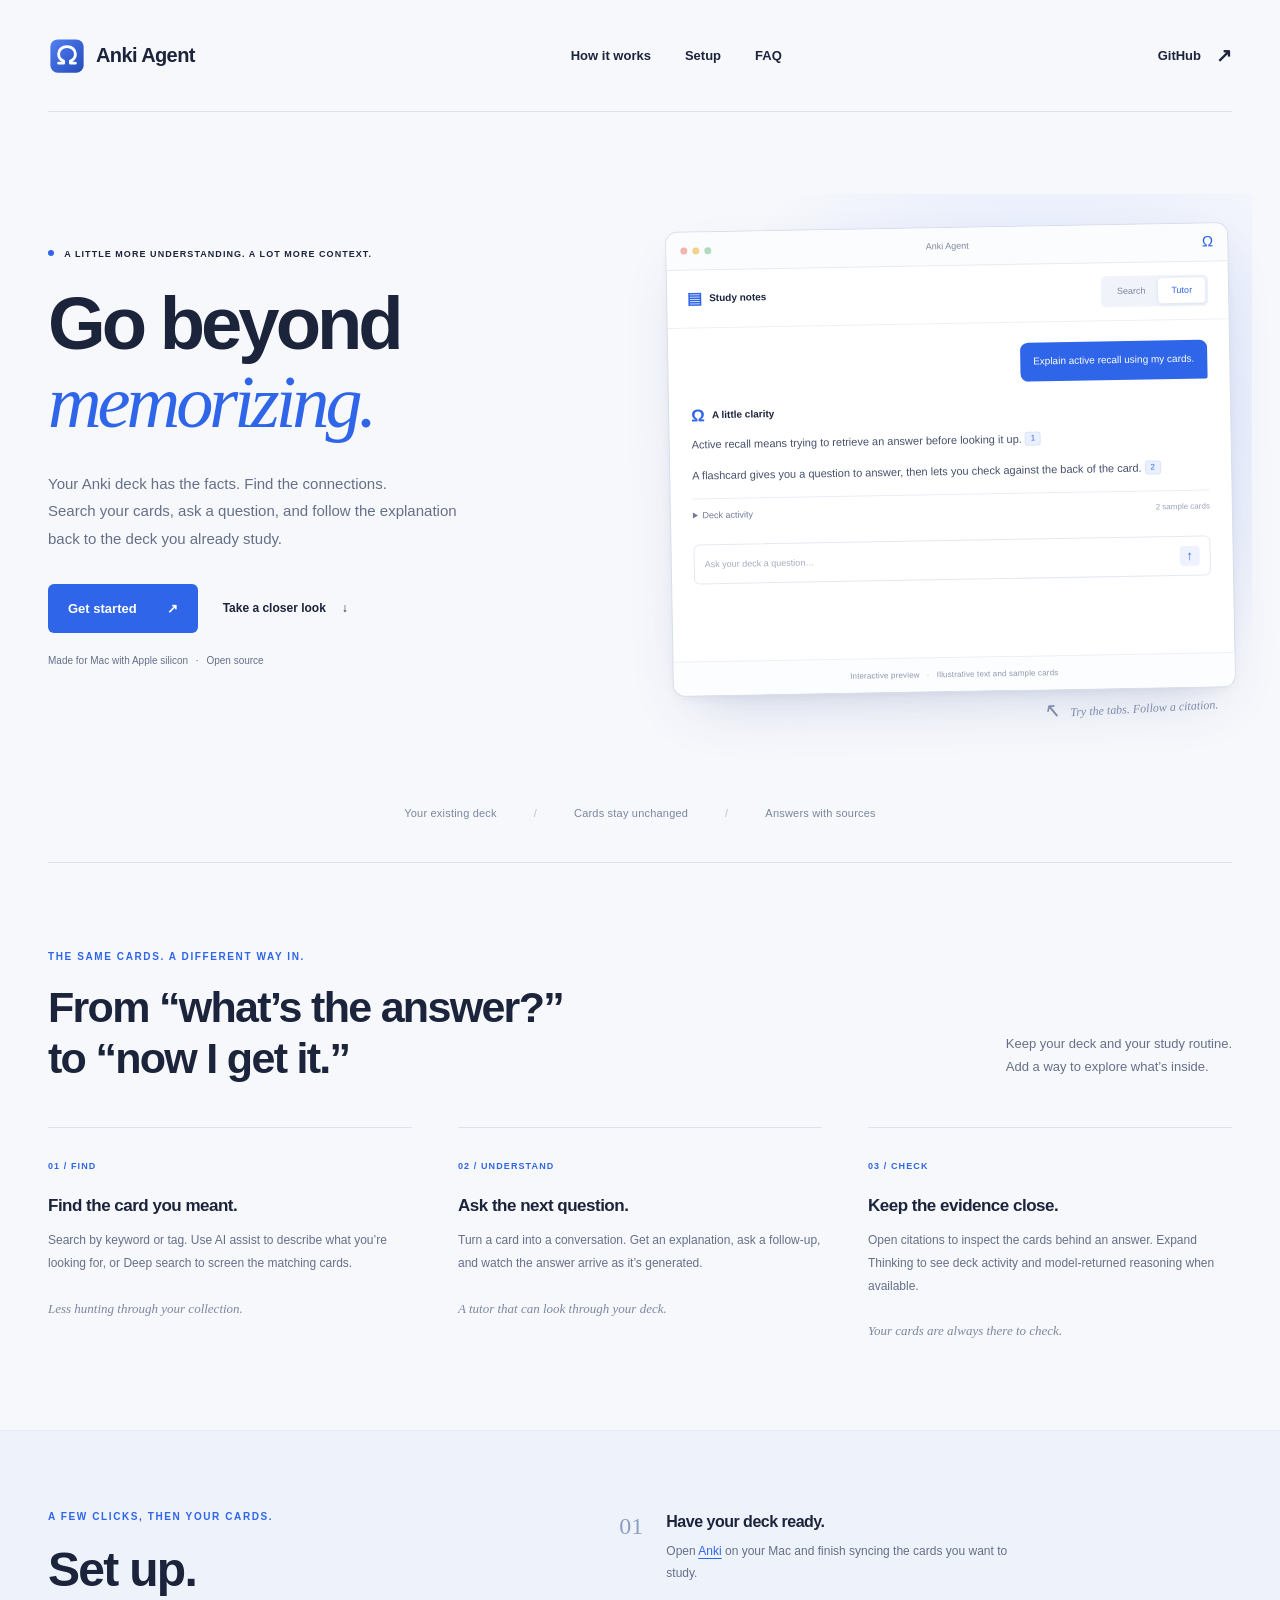
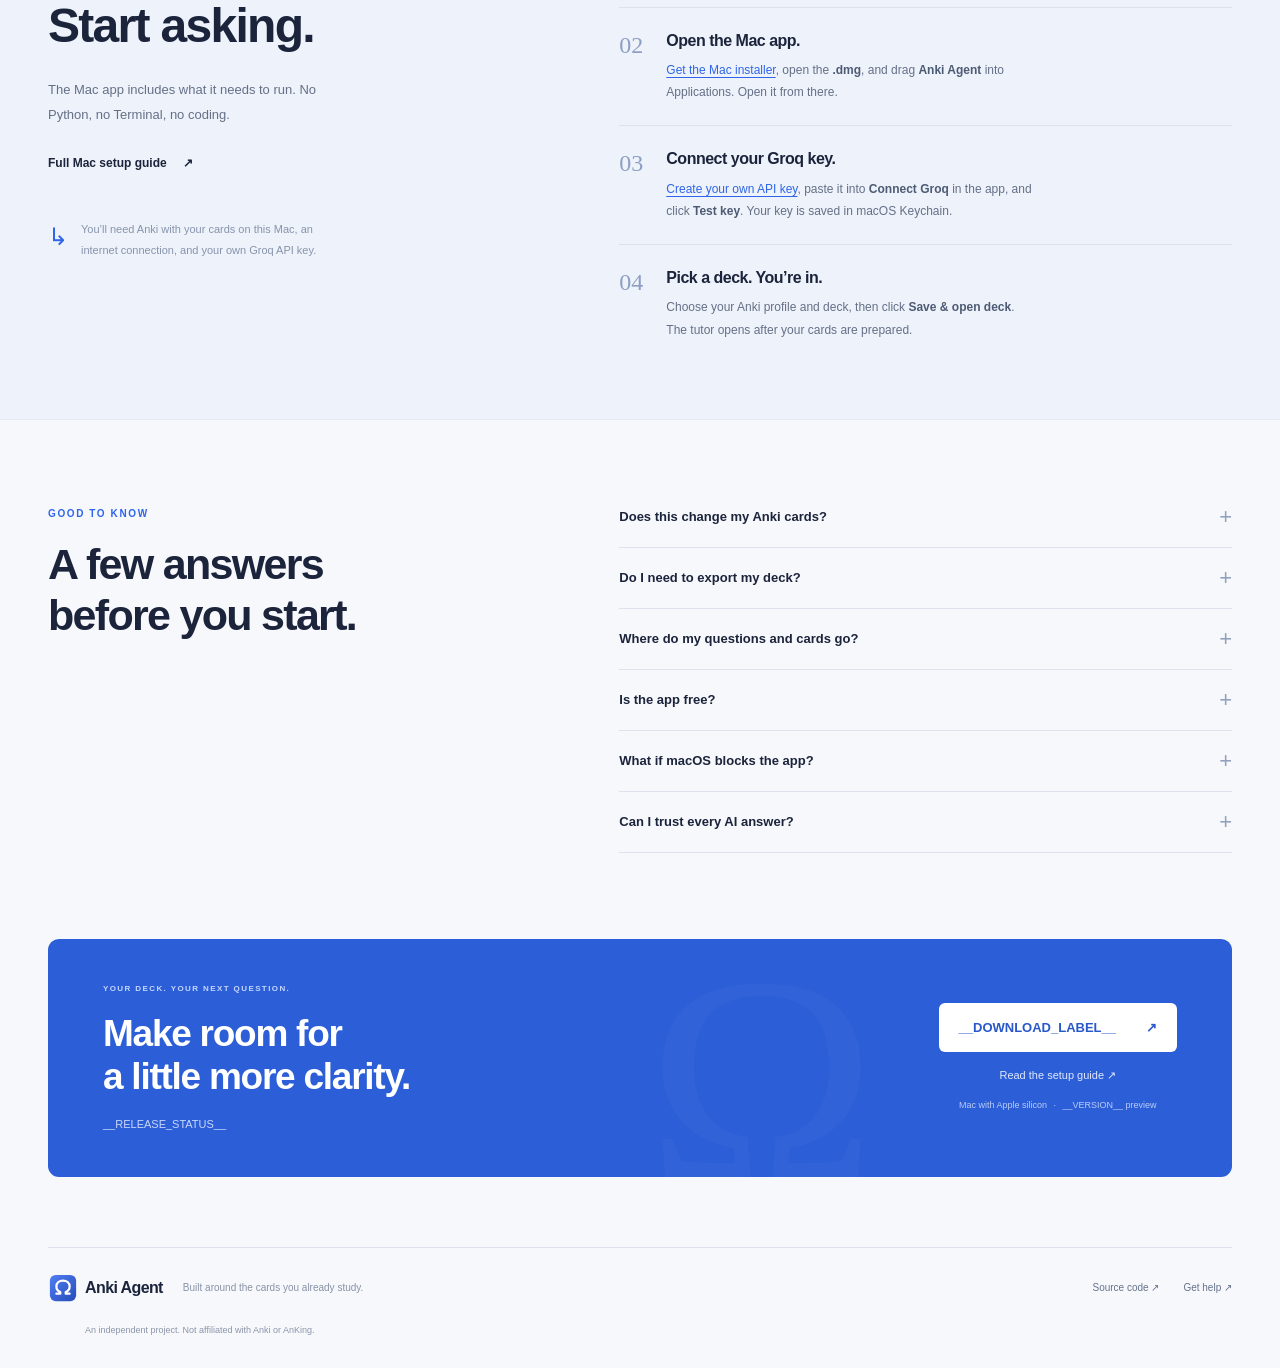
==== site/public/index.html @ abe881c8 "Add GitHub Pages website with interactive app preview" ====
<!doctype html>
<html lang="en">
<head>
  <meta charset="utf-8">
  <meta name="viewport" content="width=device-width, initial-scale=1">
  <meta name="description" content="Search your Anki cards, ask better questions, and follow explanations back to your own deck. Meet Anki Agent for Mac.">
  <meta name="theme-color" content="#f7f8fc">
  <meta property="og:title" content="Anki Agent — Go beyond memorizing.">
  <meta property="og:description" content="A tutor and a better search for the Anki deck you already study.">
  <meta property="og:type" content="website">
  <title>Anki Agent — Go beyond memorizing.</title>
  <link rel="icon" type="image/svg+xml" href="icon.svg">
  <link rel="stylesheet" href="style.css">
  <script src="app.js" defer></script>
</head>
<body>
  <a class="skip-link" href="#main">Skip to content</a>
  <header class="header wrap">
    <a class="brand" href="./" aria-label="Anki Agent home"><img src="icon.svg" alt="" width="38" height="38"><span>Anki Agent</span></a>
    <nav aria-label="Main navigation"><a href="#how-it-works">How it works</a><a href="#setup">Setup</a><a href="#faq">FAQ</a></nav>
    <a class="github-link" href="https://github.com/ajy25/anki-agent">GitHub <span aria-hidden="true">↗</span></a>
  </header>

  <main id="main">
    <section class="hero wrap" aria-labelledby="hero-title">
      <div class="hero-copy">
        <div class="eyebrow"><span class="status-dot"></span> A little more understanding. A lot more context.</div>
        <h1 id="hero-title">Go beyond<br><em>memorizing.</em></h1>
        <p class="hero-description">Your Anki deck has the facts. Find the connections.<br class="desktop-break"> Search your cards, ask a question, and follow the explanation back to the deck you already study.</p>
        <div class="hero-actions"><a class="button primary" href="#setup">Get started <span aria-hidden="true">↗</span></a><a class="text-link" href="#how-it-works">Take a closer look <span aria-hidden="true">↓</span></a></div>
        <p class="hero-note">Made for Mac with Apple silicon <span aria-hidden="true">·</span> Open source</p>
      </div>

      <div class="demo-stage">
        <div class="demo-window" aria-label="Interactive Anki Agent sample">
          <div class="window-bar"><div class="window-dots" aria-hidden="true"><i></i><i></i><i></i></div><span>Anki Agent</span><span class="window-mark" aria-hidden="true">Ω</span></div>
          <div class="demo-toolbar"><div class="demo-deck"><span aria-hidden="true">▤</span> Study notes</div><div class="demo-tabs" role="tablist" aria-label="Try a sample mode"><button id="tab-search" type="button" role="tab" aria-selected="false" aria-controls="panel-search" tabindex="-1">Search</button><button id="tab-tutor" type="button" role="tab" aria-selected="true" aria-controls="panel-tutor">Tutor</button></div></div>
          <div id="panel-tutor" class="demo-panel" role="tabpanel" aria-labelledby="tab-tutor">
            <div class="sample-question">Explain active recall using my cards.</div>
            <div class="sample-answer"><div class="answer-label"><span class="mini-logo" aria-hidden="true">Ω</span> A little clarity</div>
              <p>Active recall means trying to retrieve an answer before looking it up. <button class="citation" type="button" data-card="1" aria-label="Show source card 1" aria-expanded="false" aria-controls="demo-source">1</button></p>
              <p>A flashcard gives you a question to answer, then lets you check against the back of the card. <button class="citation" type="button" data-card="2" aria-label="Show source card 2" aria-expanded="false" aria-controls="demo-source">2</button></p>
              <details class="demo-activity"><summary>Deck activity <span>2 sample cards</span></summary><p>Searched “active recall” in Study notes. Matched two example cards and linked them to this explanation.</p></details>
              <div id="demo-source" class="demo-source" hidden aria-live="polite"></div>
            </div>
            <div class="demo-prompt"><span>Ask your deck a question…</span><span class="prompt-arrow" aria-hidden="true">↑</span></div>
          </div>
          <div id="panel-search" class="demo-panel search-panel" role="tabpanel" aria-labelledby="tab-search" hidden>
            <form id="sample-search" role="search"><label class="sr-only" for="demo-query">Search the sample cards</label><input id="demo-query" type="search" value="active recall" placeholder="Search the sample cards"><button type="submit" aria-label="Search sample cards">↗</button></form>
            <p class="sample-results-label" id="sample-count" aria-live="polite">2 sample cards</p><div id="sample-results"></div>
            <p class="sample-search-note">Try “flashcard” or “recall”. This preview searches two example cards.</p>
          </div>
          <div class="demo-caption">Interactive preview <span aria-hidden="true">·</span> Illustrative text and sample cards</div>
        </div>
        <div class="demo-footnote"><span aria-hidden="true">↖</span> Try the tabs. Follow a citation.</div>
      </div>
    </section>

    <div class="trust-line wrap"><span>Your existing deck</span><span class="trust-divider" aria-hidden="true">/</span><span>Cards stay unchanged</span><span class="trust-divider" aria-hidden="true">/</span><span>Answers with sources</span></div>

    <section class="features wrap section" id="how-it-works" aria-labelledby="features-title">
      <div class="section-intro"><p class="eyebrow">THE SAME CARDS. A DIFFERENT WAY IN.</p><h2 id="features-title">From “what’s the answer?”<br>to “now I get it.”</h2><p>Keep your deck and your study routine.<br>Add a way to explore what’s inside.</p></div>
      <div class="feature-grid">
        <article><span class="feature-number">01 / FIND</span><h3>Find the card you meant.</h3><p>Search by keyword or tag. Use AI assist to describe what you’re looking for, or Deep search to screen the matching cards.</p><span class="feature-detail">Less hunting through your collection.</span></article>
        <article><span class="feature-number">02 / UNDERSTAND</span><h3>Ask the next question.</h3><p>Turn a card into a conversation. Get an explanation, ask a follow-up, and watch the answer arrive as it’s generated.</p><span class="feature-detail">A tutor that can look through your deck.</span></article>
        <article><span class="feature-number">03 / CHECK</span><h3>Keep the evidence close.</h3><p>Open citations to inspect the cards behind an answer. Expand Thinking to see deck activity and model-returned reasoning when available.</p><span class="feature-detail">Your cards are always there to check.</span></article>
      </div>
    </section>

    <section class="setup-section" id="setup" aria-labelledby="setup-title"><div class="wrap setup-grid">
      <div class="setup-intro"><p class="eyebrow">A FEW CLICKS, THEN YOUR CARDS.</p><h2 id="setup-title">Set up.<br> Start asking.</h2><p>The Mac app includes what it needs to run. No Python, no Terminal, no coding.</p><a class="text-link" href="https://github.com/ajy25/anki-agent/blob/main/docs/MAC_SETUP.md">Full Mac setup guide <span aria-hidden="true">↗</span></a><div class="setup-note"><span aria-hidden="true">↳</span><p>You’ll need Anki with your cards on this Mac, an internet connection, and your own Groq API key.</p></div></div>
      <ol class="setup-steps">
        <li><span class="step-number">01</span><div><h3>Have your deck ready.</h3><p>Open <a href="https://apps.ankiweb.net/">Anki</a> on your Mac and finish syncing the cards you want to study.</p></div></li>
        <li><span class="step-number">02</span><div><h3>Open the Mac app.</h3><p><a href="#download">Get the Mac installer</a>, open the <strong>.dmg</strong>, and drag <strong>Anki Agent</strong> into Applications. Open it from there.</p></div></li>
        <li><span class="step-number">03</span><div><h3>Connect your Groq key.</h3><p><a href="https://console.groq.com/keys">Create your own API key</a>, paste it into <strong>Connect Groq</strong> in the app, and click <strong>Test key</strong>. Your key is saved in macOS Keychain.</p></div></li>
        <li><span class="step-number">04</span><div><h3>Pick a deck. You’re in.</h3><p>Choose your Anki profile and deck, then click <strong>Save &amp; open deck</strong>. The tutor opens after your cards are prepared.</p></div></li>
      </ol>
    </div></section>

    <section class="faq-section wrap section" id="faq" aria-labelledby="faq-title"><div><p class="eyebrow">GOOD TO KNOW</p><h2 id="faq-title">A few answers<br> before you start.</h2></div><div class="faq-list">
      <details><summary>Does this change my Anki cards?<span aria-hidden="true">+</span></summary><p>No. Anki Agent reads your collection to build a search index. It does not edit your cards or sync your Anki account.</p></details>
      <details><summary>Do I need to export my deck?<span aria-hidden="true">+</span></summary><p>No. The app looks for Anki profiles already on your Mac. Choose a profile and deck from the setup screen. If a profile is missing, use Browse to select its collection.anki2 file. The <a href="https://github.com/ajy25/anki-agent/blob/main/docs/MAC_SETUP.md#if-your-profile-does-not-appear">setup guide</a> shows where to find it.</p></details>
      <details><summary>Where do my questions and cards go?<span aria-hidden="true">+</span></summary><p>Your collection and search index stay on your Mac. The tutor and AI search send your questions and relevant card text to Groq. Your API key is stored in macOS Keychain. AI features require an internet connection.</p></details>
      <details><summary>Is the app free?<span aria-hidden="true">+</span></summary><p>Anki Agent is open source under the <a href="https://github.com/ajy25/anki-agent/blob/main/LICENSE">MIT license</a>. You bring your own Groq account and key; AI usage follows that account’s limits and billing settings.</p></details>
      <details><summary>What if macOS blocks the app?<span aria-hidden="true">+</span></summary><p>Preview builds are not notarized by Apple. If macOS cannot verify the developer and you trust the download, the <a href="https://github.com/ajy25/anki-agent/blob/main/docs/MAC_SETUP.md#if-macos-blocks-the-first-open">first-open guide</a> explains the per-app Open Anyway step. You do not need to turn off your Mac’s security protections.</p></details>
      <details><summary>Can I trust every AI answer?<span aria-hidden="true">+</span></summary><p>AI can make mistakes. Use the linked cards to check an explanation, and compare it with your study materials.</p></details>
    </div></section>

    <section class="download-section wrap" id="download" aria-labelledby="download-title"><div class="download-card"><div><p class="eyebrow">YOUR DECK. YOUR NEXT QUESTION.</p><h2 id="download-title">Make room for<br>a little more clarity.</h2><p id="release-status">__RELEASE_STATUS__</p></div><div class="download-actions"><a class="button white" href="__DOWNLOAD_URL__">__DOWNLOAD_LABEL__ <span aria-hidden="true">↗</span></a><a href="https://github.com/ajy25/anki-agent/blob/main/docs/MAC_SETUP.md">Read the setup guide <span aria-hidden="true">↗</span></a><small>Mac with Apple silicon <span aria-hidden="true">·</span> __VERSION__ preview</small></div></div></section>
  </main>

  <footer class="footer wrap"><a class="brand" href="./"><img src="icon.svg" alt="" width="30" height="30"><span>Anki Agent</span></a><p>Built around the cards you already study.</p><div><a href="https://github.com/ajy25/anki-agent">Source code ↗</a><a href="https://github.com/ajy25/anki-agent/issues">Get help ↗</a></div><small>An independent project. Not affiliated with Anki or AnKing.</small></footer>
</body>
</html>
---- site/public/style.css ----
:root {
  --ink:#1b243b;
  --muted:#657087;
  --blue:#2f65e8;
  --paper:#f7f8fc;
  --line:#dde2ec;
  --serif:Georgia,'Times New Roman',serif;
  --sans:-apple-system,BlinkMacSystemFont,'Segoe UI',sans-serif
}

* {
  box-sizing:border-box
}

html {
  scroll-behavior:smooth;
  scroll-padding-top:32px
}

body {
  margin:0;
  background:var(--paper);
  color:var(--ink);
  font-family:var(--sans);
  -webkit-font-smoothing:antialiased;
  line-height:1.65
}

a {
  color:inherit
}

button,input {
  font:inherit
}

button,a {
  -webkit-tap-highlight-color:transparent
}

button {
  cursor:pointer
}

button:focus-visible,a:focus-visible,input:focus-visible,summary:focus-visible {
  outline:3px solid #91afff;
  outline-offset:5px
}

.wrap {
  width:min(1200px,calc(100% - 96px));
  margin-inline:auto
}

.header {
  height:112px;
  display:flex;
  align-items:center;
  justify-content:space-between;
  border-bottom:1px solid var(--line)
}

.brand {
  display:inline-flex;
  align-items:center;
  gap:10px;
  text-decoration:none;
  font-size:20px;
  letter-spacing:-.6px;
  font-weight:700
}

.brand img {
  display:block
}

.header nav {
  display:flex;
  gap:34px;
  font-size:13px;
  font-weight:550
}

.header nav a,.github-link {
  text-decoration:none
}

.header nav a:hover,.github-link:hover {
  color:var(--blue)
}

.github-link {
  font-size:13px;
  font-weight:650;
  display:flex;
  gap:15px;
  align-items:center
}

.github-link span {
  font-size:19px
}

.eyebrow {
  font-size:10px;
  font-weight:700;
  letter-spacing:1.6px;
  line-height:1.6;
  text-transform:uppercase
}

.status-dot {
  display:inline-block;
  width:6px;
  height:6px;
  border-radius:50%;
  background:var(--blue);
  margin-right:7px;
  vertical-align:1px
}

.hero {
  display:grid;
  grid-template-columns:1fr 1fr;
  gap:34px;
  align-items:center;
  padding-block:90px 58px
}

.hero-copy>.eyebrow {
  letter-spacing:1.05px;
  font-size:9px
}

h1,h2,h3,p {
  margin-top:0
}

h1 {
  font-size:clamp(54px,5.8vw,82px);
  font-weight:580;
  letter-spacing:-4px;
  line-height:1.055;
  margin-block:24px 28px
}

h1 em {
  font-family:var(--serif);
  font-weight:400;
  color:var(--blue);
  letter-spacing:-4px
}

.hero-description {
  font-size:15px;
  line-height:1.85;
  color:var(--muted);
  max-width:420px;
  margin-bottom:31px
}

.hero-actions {
  display:flex;
  align-items:center;
  gap:25px
}

.button {
  display:inline-flex;
  justify-content:center;
  align-items:center;
  gap:30px;
  min-height:49px;
  padding:12px 20px;
  border-radius:6px;
  text-decoration:none;
  font-size:13px;
  font-weight:600;
  transition:background .15s,transform .15s
}

.button:hover {
  transform:translateY(-2px)
}

.primary {
  background:var(--blue);
  color:white
}

.primary:hover {
  background:#2457d0
}

.text-link {
  display:inline-flex;
  gap:16px;
  align-items:center;
  text-decoration:none;
  font-size:12px;
  font-weight:600
}

.text-link:hover {
  color:var(--blue)
}

.hero-note {
  font-size:10px;
  color:var(--muted);
  margin:20px 0 0
}

.hero-note span {
  margin:0 5px
}

.demo-stage {
  position:relative;
  padding:25px 0 22px 12px
}

.demo-stage:before {
  content:"";
  position:absolute;
  inset:-8px -20px 18px 7%;
  background:radial-gradient(ellipse at 62% 42%,#dfe8ff 0%,#edf1fc 53%,transparent 73%);
  z-index:-1
}

.demo-window {
  background:white;
  border:1px solid #d7deeb;
  border-radius:12px;
  overflow:hidden;
  box-shadow:0 24px 60px -24px #2a488b40,0 5px 14px -7px #2332511c;
  transform:rotate(-1deg)
}

.window-bar {
  height:38px;
  display:flex;
  justify-content:space-between;
  align-items:center;
  padding:0 14px;
  border-bottom:1px solid #e8ebf2;
  font-size:9px;
  color:#7c879d;
  background:#fbfcfe
}

.window-dots {
  display:flex;
  gap:5px
}

.window-dots i {
  width:7px;
  height:7px;
  border-radius:50%;
  background:#e1e5ee
}

.window-dots i:first-child {
  background:#f4b4b0
}

.window-dots i:nth-child(2) {
  background:#f1d28c
}

.window-dots i:last-child {
  background:#b5d9bc
}

.window-mark {
  font-size:15px;
  color:var(--blue);
  width:30px;
  text-align:right
}

.demo-toolbar {
  height:58px;
  display:flex;
  align-items:center;
  justify-content:space-between;
  padding:0 20px;
  border-bottom:1px solid #edf0f6;
  gap:12px
}

.demo-deck {
  font-size:10px;
  font-weight:600;
  display:flex;
  align-items:center;
  gap:7px
}

.demo-deck>span {
  color:var(--blue);
  font-size:16px
}

.demo-tabs {
  padding:3px;
  background:#f0f3fa;
  border-radius:5px;
  display:flex
}

.demo-tabs button {
  font-size:9px;
  padding:5px 13px;
  border:0;
  background:transparent;
  color:#7c879c;
  border-radius:4px
}

.demo-tabs button[aria-selected=true] {
  background:white;
  color:var(--blue);
  box-shadow:0 1px 4px #23325118
}

.demo-panel {
  padding:20px 22px 16px;
  min-height:333px
}

.sample-question {
  margin-left:auto;
  max-width:88%;
  width:fit-content;
  background:var(--blue);
  color:white;
  border-radius:8px 8px 2px 8px;
  padding:11px 13px;
  font-size:10px
}

.sample-answer {
  padding:20px 0 0
}

.answer-label {
  display:flex;
  align-items:center;
  gap:7px;
  font-size:10px;
  font-weight:650;
  margin-bottom:10px
}

.mini-logo {
  color:var(--blue);
  font-size:17px;
  line-height:1
}

.sample-answer>p {
  font-size:11px;
  line-height:1.9;
  color:#46516a;
  margin-bottom:11px
}

.citation {
  font-size:8px;
  line-height:1.5;
  min-width:16px;
  padding:0 3px;
  vertical-align:2px;
  background:#eaf0ff;
  color:var(--blue);
  border:1px solid #dbe5ff;
  border-radius:3px
}

.citation:hover,.citation[aria-expanded=true] {
  background:var(--blue);
  color:white
}

.demo-activity {
  margin-top:12px;
  border-top:1px solid #e9edf5;
  padding-top:9px;
  font-size:9px;
  color:#6e7c96
}

.demo-activity summary {
  cursor:pointer;
  list-style-position:inside
}

.demo-activity summary span {
  float:right;
  font-size:8px;
  color:#9aa5b9
}

.demo-activity p {
  margin:9px 0 0;
  line-height:1.75
}

.demo-source {
  margin-top:12px;
  padding:12px;
  background:#f4f7ff;
  border:1px solid #e3eaff;
  border-radius:5px;
  font-size:10px;
  color:#56627c
}

.demo-source strong {
  display:block;
  font-size:9px;
  color:var(--blue);
  margin-bottom:4px
}

.demo-source p {
  margin:0
}

.demo-prompt {
  margin-top:21px;
  display:flex;
  align-items:center;
  justify-content:space-between;
  border:1px solid #e4e9f1;
  border-radius:6px;
  padding:9px 10px;
  color:#a4adbe;
  font-size:9px
}

.prompt-arrow {
  width:20px;
  height:20px;
  border-radius:4px;
  text-align:center;
  line-height:20px;
  background:#edf2fe;
  color:var(--blue);
  font-size:13px
}

.demo-caption {
  text-align:center;
  color:#8d98ac;
  font-size:8px;
  letter-spacing:.15px;
  padding:10px;
  border-top:1px solid #edf0f6;
  background:#fcfdff
}

.demo-caption span {
  padding:0 5px
}

.demo-footnote {
  position:absolute;
  bottom:-9px;
  right:14px;
  font-family:var(--serif);
  font-style:italic;
  font-size:12px;
  color:#7f8daa;
  transform:rotate(-3deg)
}

.demo-footnote>span {
  display:inline-block;
  font-family:var(--sans);
  font-size:21px;
  margin-right:6px
}

.search-panel form {
  display:flex;
  border:1px solid #dbe3f1;
  border-radius:6px;
  overflow:hidden
}

.search-panel input {
  min-width:0;
  flex:1;
  border:0;
  font-size:11px;
  padding:9px 11px;
  color:var(--ink);
  background:white
}

.search-panel form button {
  border:0;
  background:#ecf1ff;
  color:var(--blue);
  padding:0 13px
}

.sample-results-label {
  font-size:9px;
  color:#8a95aa;
  margin:16px 0 9px
}

.sample-card {
  padding:13px 0;
  border-top:1px solid #e9edf5
}

.sample-card small {
  display:block;
  font-size:8px;
  color:var(--blue);
  letter-spacing:.6px;
  margin-bottom:5px
}

.sample-card h4 {
  font-size:11px;
  line-height:1.6;
  font-weight:600;
  margin:0 0 5px
}

.sample-card p {
  font-size:10px;
  color:var(--muted);
  line-height:1.8;
  margin:0
}

.sample-search-note {
  font-size:9px;
  color:#8a95aa;
  margin-top:18px
}

.trust-line {
  display:flex;
  justify-content:center;
  gap:37px;
  font-size:11px;
  letter-spacing:.2px;
  color:#7a869d;
  border-bottom:1px solid var(--line);
  padding-block:32px 40px
}

.trust-divider {
  color:#b8c1d2
}

.section {
  padding-block:86px
}

.section-intro {
  position:relative
}

.section-intro>p:last-child {
  position:absolute;
  right:0;
  bottom:5px;
  color:var(--muted);
  font-size:13px;
  line-height:1.8;
  margin:0
}

.section-intro>.eyebrow,.setup-intro>.eyebrow,.faq-section .eyebrow {
  color:var(--blue);
  margin-bottom:17px
}

h2 {
  font-size:clamp(32px,3.4vw,43px);
  line-height:1.18;
  font-weight:550;
  letter-spacing:-1.7px;
  margin-bottom:26px
}

.feature-grid {
  display:grid;
  grid-template-columns:repeat(3,1fr);
  gap:46px;
  margin-top:43px
}

.feature-grid article {
  border-top:1px solid var(--line);
  padding-top:23px
}

.feature-number {
  font-size:9px;
  font-weight:650;
  letter-spacing:1.1px;
  color:var(--blue)
}

h3 {
  font-size:17px;
  letter-spacing:-.5px;
  font-weight:600;
  line-height:1.4;
  margin:17px 0 11px
}

.feature-grid p {
  font-size:12px;
  line-height:1.9;
  color:var(--muted);
  margin-bottom:20px
}

.feature-detail {
  font-family:var(--serif);
  font-style:italic;
  font-size:13px;
  color:#7c879e
}

.setup-section {
  padding:78px 0;
  background:#eef2fa;
  border-top:1px solid #e5eaf4;
  border-bottom:1px solid #e5eaf4
}

.setup-grid {
  display:grid;
  grid-template-columns:1fr 1.3fr;
  gap:100px
}

.setup-intro>p:not(.eyebrow) {
  max-width:280px;
  font-size:13px;
  color:var(--muted);
  line-height:1.9;
  margin-bottom:22px
}

.setup-intro h2 {
  font-size:48px;
  margin-bottom:23px
}

.setup-note {
  display:flex;
  gap:13px;
  margin-top:43px;
  max-width:280px;
  color:#8794ac
}

.setup-note>span {
  color:var(--blue);
  font-size:24px;
  line-height:1.5
}

.setup-note p {
  font-size:11px;
  line-height:1.9;
  margin:0
}

.setup-steps {
  list-style:none;
  padding:0;
  margin:0
}

.setup-steps li {
  display:flex;
  gap:23px;
  border-bottom:1px solid #dce3ef;
  padding:22px 0
}

.setup-steps li:first-child {
  padding-top:2px
}

.setup-steps li:last-child {
  border:0;
  padding-bottom:0
}

.step-number {
  font-family:var(--serif);
  color:#8d9fc3;
  font-size:24px;
  line-height:1.3
}

.setup-steps h3 {
  margin:0 0 7px;
  font-size:16px
}

.setup-steps p {
  font-size:12px;
  color:var(--muted);
  line-height:1.85;
  margin:0;
  max-width:370px
}

.setup-steps a,.faq-list a {
  color:var(--blue);
  text-underline-offset:3px
}

.setup-steps strong {
  font-weight:550;
  color:#4d5b74
}

.faq-section {
  display:grid;
  grid-template-columns:1fr 1.3fr;
  gap:100px
}

.faq-list details {
  border-bottom:1px solid var(--line);
  padding:19px 0
}

.faq-list details:first-child {
  padding-top:0
}

.faq-list summary {
  display:flex;
  justify-content:space-between;
  align-items:center;
  gap:20px;
  list-style:none;
  cursor:pointer;
  font-size:13px;
  font-weight:550
}

.faq-list summary::-webkit-details-marker {
  display:none
}

.faq-list summary>span {
  font-size:22px;
  color:#91a1bd;
  font-weight:300;
  line-height:1
}

.faq-list details[open] summary>span {
  transform:rotate(45deg)
}

.faq-list details>p {
  font-size:12px;
  color:var(--muted);
  line-height:1.9;
  margin:14px 20px 0 0
}

.download-section {
  padding-bottom:70px
}

.download-card {
  display:flex;
  justify-content:space-between;
  align-items:center;
  gap:40px;
  background:#2c5ed7;
  border-radius:11px;
  padding:44px 55px;
  color:white;
  position:relative;
  overflow:hidden
}

.download-card:after {
  content:"Ω";
  position:absolute;
  right:30%;
  bottom:-63px;
  line-height:1;
  font-size:310px;
  font-family:var(--serif);
  color:#ffffff07;
  pointer-events:none
}

.download-card .eyebrow {
  font-size:8px;
  letter-spacing:1.4px;
  color:#c6d6ff;
  margin-bottom:16px
}

.download-card h2 {
  font-size:37px;
  letter-spacing:-1.25px;
  margin-bottom:16px
}

.download-card>div:first-child>p:last-child {
  font-size:11px;
  color:#c9d8fb;
  max-width:350px;
  margin-bottom:0
}

.download-actions {
  position:relative;
  z-index:1;
  display:flex;
  flex-direction:column;
  align-items:center;
  gap:14px;
  flex-shrink:0
}

.white {
  background:white;
  color:#2858ca;
  min-width:200px
}

.white:hover {
  background:#eef3ff
}

.download-actions>a:not(.button) {
  color:#e0e9ff;
  text-decoration:none;
  font-size:11px
}

.download-actions small {
  font-size:9px;
  color:#bacdf8
}

.download-actions small>span {
  margin-inline:4px
}

.footer {
  border-top:1px solid var(--line);
  padding-block:25px 30px;
  display:flex;
  align-items:center;
  gap:20px;
  flex-wrap:wrap
}

.footer .brand {
  font-size:16px;
  gap:7px
}

.footer>p {
  font-size:10px;
  color:#8792a6;
  margin:0
}

.footer>div {
  margin-left:auto;
  display:flex;
  gap:24px;
  font-size:10px;
  color:#65718a
}

.footer>div a {
  text-decoration:none
}

.footer>div a:hover {
  color:var(--blue)
}

.footer>small {
  width:100%;
  font-size:9px;
  color:#8a95a8;
  margin-left:37px
}

.skip-link {
  position:absolute;
  left:15px;
  top:-100px;
  padding:10px 15px;
  z-index:10;
  background:var(--ink);
  color:white;
  border-radius:5px
}

.skip-link:focus {
  top:15px
}

.sr-only {
  position:absolute;
  width:1px;
  height:1px;
  padding:0;
  margin:-1px;
  overflow:hidden;
  clip:rect(0,0,0,0);
  white-space:nowrap;
  border:0
}

[hidden] {
  display:none!important
}

@media(min-width:1450px) {
  .hero {
    gap:60px;
    padding-top:105px
  }
  .hero-description {
    font-size:16px
  }
  .demo-panel {
    min-height:350px
  }
  .sample-answer>p {
    font-size:12px
  }
  .sample-question {
    font-size:11px
  }
}

@media(max-width:1050px) {
  .wrap {
    width:calc(100% - 64px)
  }
  .hero {
    gap:20px;
    padding-top:65px
  }
  .hero h1 {
    font-size:60px
  }
  .hero-description {
    font-size:13px
  }
  .hero-copy>.eyebrow {
    font-size:8px;
    letter-spacing:.8px
  }
  .desktop-break {
    display:none
  }
  .hero-actions {
    gap:18px
  }
  .hero-actions .text-link {
    font-size:11px
  }
  .demo-stage {
    padding-left:0
  }
  .demo-panel {
    padding:17px;
    min-height:345px
  }
  .sample-question {
    max-width:94%
  }
  .demo-tabs button {
    padding-inline:9px
  }
  .demo-toolbar {
    padding-inline:17px
  }
  .feature-grid {
    gap:28px
  }
  .setup-grid,.faq-section {
    gap:55px
  }
  .download-card {
    padding:38px
  }
  .section-intro>p:last-child {
    font-size:12px
  }
}

@media(max-width:760px) {
  .wrap {
    width:calc(100% - 40px)
  }
  .header {
    height:83px
  }
  .header .brand {
    font-size:18px
  }
  .header nav {
    gap:18px;
    font-size:11px
  }
  .github-link {
    font-size:11px;
    gap:6px
  }
  .hero {
    grid-template-columns:1fr;
    padding-block:52px 20px;
    gap:27px
  }
  .hero h1 {
    font-size:72px;
    margin-block:20px 24px
  }
  .hero-description {
    font-size:15px;
    max-width:460px
  }
  .hero-copy>.eyebrow {
    font-size:9px
  }
  .hero-note {
    font-size:10px
  }
  .hero-actions .text-link {
    font-size:12px
  }
  .demo-stage {
    width:min(100%,490px);
    justify-self:center;
    padding-bottom:35px
  }
  .demo-stage:before {
    inset:0 -10px 20px 0
  }
  .demo-window {
    transform:rotate(-.7deg)
  }
  .demo-panel {
    min-height:330px;
    padding:22px
  }
  .sample-question {
    font-size:11px
  }
  .sample-answer>p {
    font-size:12px
  }
  .demo-footnote {
    bottom:3px
  }
  .trust-line {
    gap:17px;
    font-size:9px;
    padding-block:20px 32px
  }
  .section {
    padding-block:57px
  }
  .section-intro>p:last-child {
    position:static;
    margin-top:-8px
  }
  .section-intro>p:last-child br {
    display:none
  }
  h2 {
    font-size:35px
  }
  .feature-grid {
    grid-template-columns:1fr;
    gap:30px;
    margin-top:30px
  }
  .feature-grid article {
    padding-top:18px
  }
  .feature-grid h3 {
    font-size:20px;
    margin-block:12px 9px
  }
  .feature-grid p {
    font-size:14px;
    max-width:480px;
    margin-bottom:10px
  }
  .feature-detail {
    font-size:14px
  }
  .setup-section {
    padding-block:53px
  }
  .setup-grid,.faq-section {
    grid-template-columns:1fr;
    gap:32px
  }
  .setup-intro h2 {
    font-size:40px
  }
  .setup-intro h2 br {
    display:none
  }
  .setup-intro>p:not(.eyebrow) {
    max-width:400px;
    font-size:14px
  }
  .setup-note {
    margin-top:25px;
    max-width:370px
  }
  .setup-note p {
    font-size:12px
  }
  .setup-steps li {
    gap:20px;
    padding-block:21px
  }
  .setup-steps p {
    font-size:13px;
    max-width:none
  }
  .setup-steps h3 {
    font-size:17px
  }
  .faq-section {
    gap:20px
  }
  .faq-section h2 br {
    display:none
  }
  .faq-list summary {
    font-size:14px
  }
  .faq-list details>p {
    font-size:13px
  }
  .download-section {
    padding-bottom:48px
  }
  .download-card {
    padding:33px 28px;
    flex-direction:column;
    align-items:flex-start;
    gap:27px
  }
  .download-card h2 {
    font-size:36px
  }
  .download-card .eyebrow {
    font-size:8px
  }
  .download-actions {
    align-items:flex-start;
    gap:13px
  }
  .download-actions small {
    font-size:10px
  }
  .download-card>div:first-child>p:last-child {
    font-size:12px
  }
  .download-card:after {
    right:-35px
  }
  .footer {
    gap:12px
  }
  .footer>p {
    width:calc(100% - 165px);
    font-size:9px
  }
  .footer>div {
    margin-left:37px;
    gap:23px
  }
  .footer>small {
    font-size:9px
  }
}

@media(max-width:470px) {
  .header nav {
    display:none
  }
  .hero h1 {
    font-size:65px;
    letter-spacing:-3.5px
  }
  .hero h1 em {
    letter-spacing:-3.5px
  }
  .hero-copy>.eyebrow {
    font-size:8px
  }
  .hero-description {
    font-size:14px
  }
  .hero-actions {
    gap:21px
  }
  .hero-actions .text-link {
    font-size:11px
  }
  .button {
    padding-inline:17px;
    gap:27px
  }
  .demo-toolbar {
    padding-inline:16px
  }
  .demo-panel {
    padding:18px 16px
  }
  .demo-deck {
    font-size:10px
  }
  .sample-question {
    font-size:10px
  }
  .sample-answer>p {
    font-size:11px
  }
  .demo-activity {
    font-size:9px
  }
  .trust-line {
    gap:11px;
    font-size:8px;
    letter-spacing:0
  }
  .section-intro h2 {
    font-size:32px
  }
  .setup-intro h2 {
    font-size:37px
  }
  .download-card {
    padding:30px 24px
  }
  .download-card h2 {
    font-size:33px
  }
  .footer>p {
    display:none
  }
  .footer>div {
    margin-left:auto;
    font-size:9px;
    gap:13px
  }
  .footer>small {
    margin-left:0
  }
}

@media(prefers-reduced-motion:reduce) {
  html {
    scroll-behavior:auto
  }
  .button {
    transition:none
  }
  .button:hover {
    transform:none
  }
}
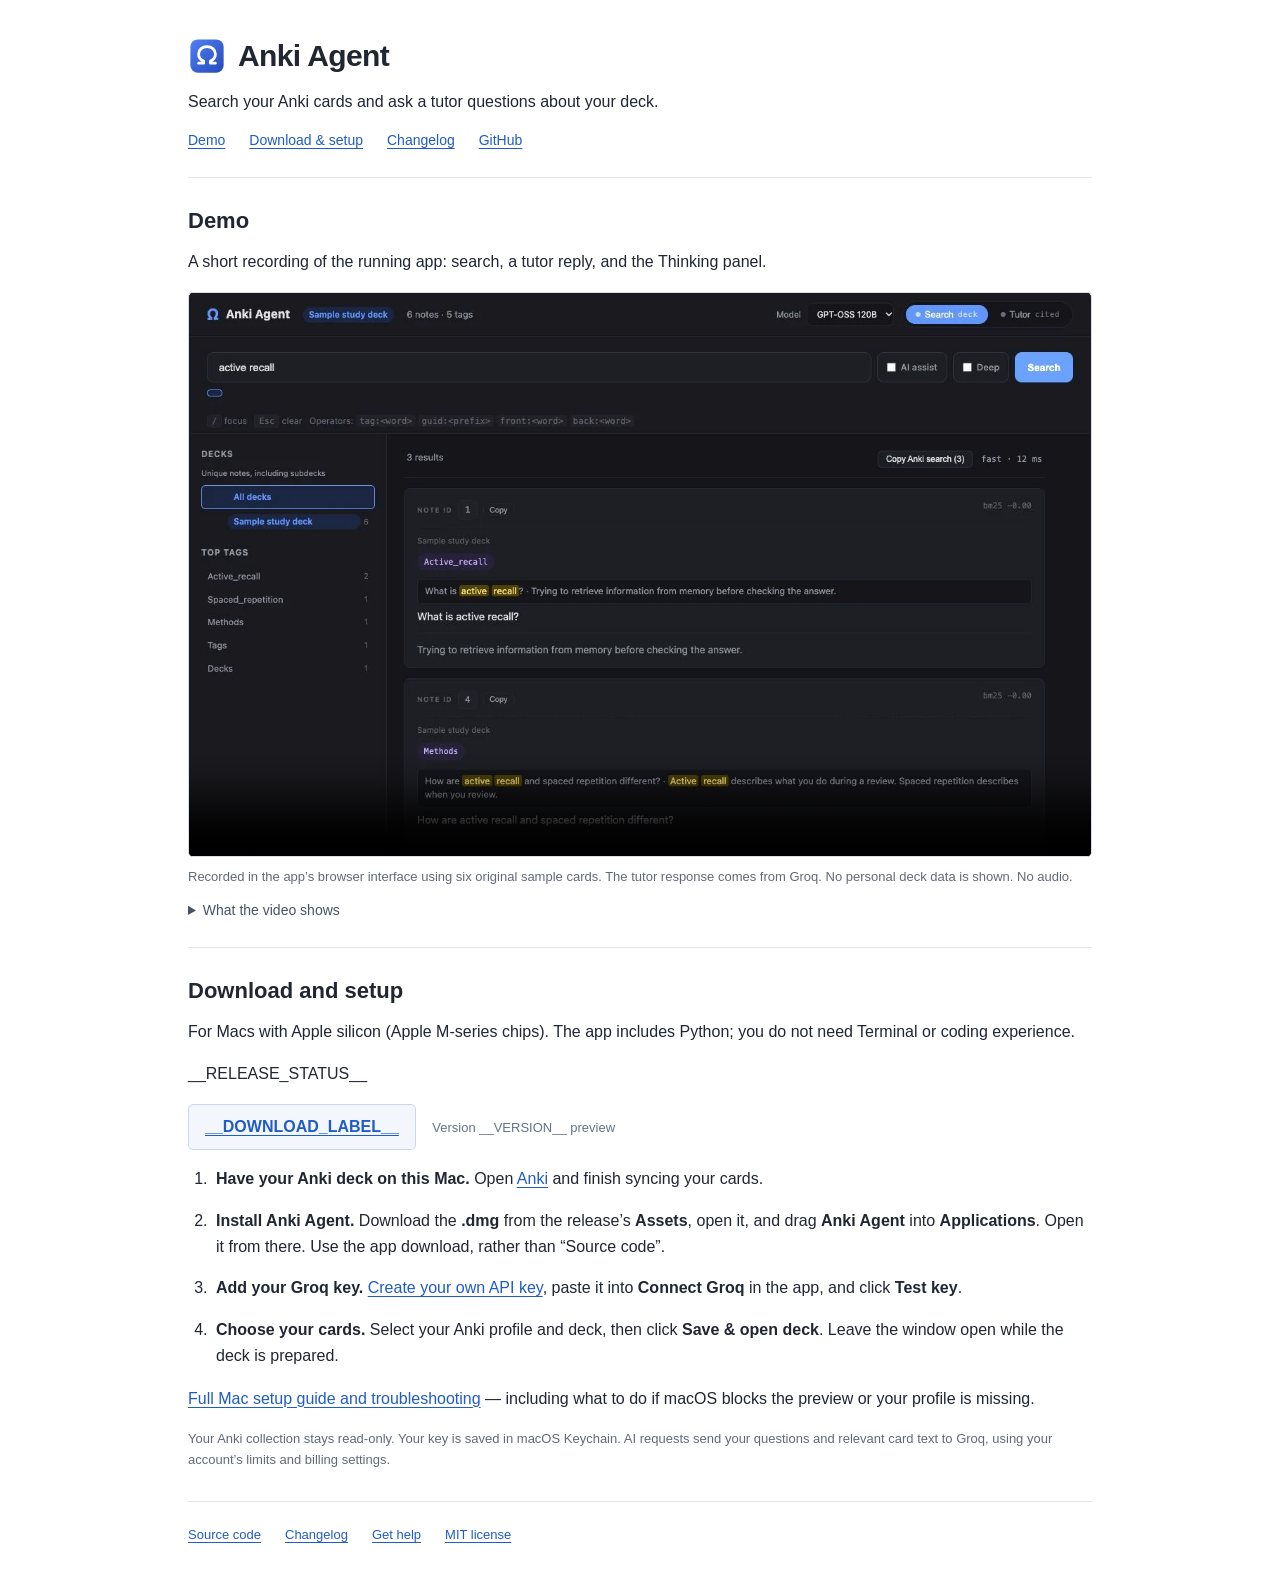
==== commit 0badb6a1: "Simplify website, record real app demo, and add changelog" ====
--- a/site/public/index.html
+++ b/site/public/index.html
@@ -3,92 +3,66 @@
 <head>
   <meta charset="utf-8">
   <meta name="viewport" content="width=device-width, initial-scale=1">
-  <meta name="description" content="Search your Anki cards, ask better questions, and follow explanations back to your own deck. Meet Anki Agent for Mac.">
-  <meta name="theme-color" content="#f7f8fc">
-  <meta property="og:title" content="Anki Agent — Go beyond memorizing.">
-  <meta property="og:description" content="A tutor and a better search for the Anki deck you already study.">
-  <meta property="og:type" content="website">
-  <title>Anki Agent — Go beyond memorizing.</title>
+  <meta name="description" content="Anki Agent for Mac: watch the app in use, download it, and follow the setup instructions.">
+  <title>Anki Agent</title>
   <link rel="icon" type="image/svg+xml" href="icon.svg">
   <link rel="stylesheet" href="style.css">
-  <script src="app.js" defer></script>
 </head>
 <body>
   <a class="skip-link" href="#main">Skip to content</a>
-  <header class="header wrap">
-    <a class="brand" href="./" aria-label="Anki Agent home"><img src="icon.svg" alt="" width="38" height="38"><span>Anki Agent</span></a>
-    <nav aria-label="Main navigation"><a href="#how-it-works">How it works</a><a href="#setup">Setup</a><a href="#faq">FAQ</a></nav>
-    <a class="github-link" href="https://github.com/ajy25/anki-agent">GitHub <span aria-hidden="true">↗</span></a>
+  <header>
+    <div class="title"><img src="icon.svg" alt="" width="38" height="38"><h1>Anki Agent</h1></div>
+    <p>Search your Anki cards and ask a tutor questions about your deck.</p>
+    <nav aria-label="Page navigation">
+      <a href="#demo">Demo</a>
+      <a href="#download">Download &amp; setup</a>
+      <a href="https://github.com/ajy25/anki-agent/blob/main/CHANGELOG.md">Changelog</a>
+      <a href="https://github.com/ajy25/anki-agent">GitHub</a>
+    </nav>
   </header>
 
   <main id="main">
-    <section class="hero wrap" aria-labelledby="hero-title">
-      <div class="hero-copy">
-        <div class="eyebrow"><span class="status-dot"></span> A little more understanding. A lot more context.</div>
-        <h1 id="hero-title">Go beyond<br><em>memorizing.</em></h1>
-        <p class="hero-description">Your Anki deck has the facts. Find the connections.<br class="desktop-break"> Search your cards, ask a question, and follow the explanation back to the deck you already study.</p>
-        <div class="hero-actions"><a class="button primary" href="#setup">Get started <span aria-hidden="true">↗</span></a><a class="text-link" href="#how-it-works">Take a closer look <span aria-hidden="true">↓</span></a></div>
-        <p class="hero-note">Made for Mac with Apple silicon <span aria-hidden="true">·</span> Open source</p>
-      </div>
-
-      <div class="demo-stage">
-        <div class="demo-window" aria-label="Interactive Anki Agent sample">
-          <div class="window-bar"><div class="window-dots" aria-hidden="true"><i></i><i></i><i></i></div><span>Anki Agent</span><span class="window-mark" aria-hidden="true">Ω</span></div>
-          <div class="demo-toolbar"><div class="demo-deck"><span aria-hidden="true">▤</span> Study notes</div><div class="demo-tabs" role="tablist" aria-label="Try a sample mode"><button id="tab-search" type="button" role="tab" aria-selected="false" aria-controls="panel-search" tabindex="-1">Search</button><button id="tab-tutor" type="button" role="tab" aria-selected="true" aria-controls="panel-tutor">Tutor</button></div></div>
-          <div id="panel-tutor" class="demo-panel" role="tabpanel" aria-labelledby="tab-tutor">
-            <div class="sample-question">Explain active recall using my cards.</div>
-            <div class="sample-answer"><div class="answer-label"><span class="mini-logo" aria-hidden="true">Ω</span> A little clarity</div>
-              <p>Active recall means trying to retrieve an answer before looking it up. <button class="citation" type="button" data-card="1" aria-label="Show source card 1" aria-expanded="false" aria-controls="demo-source">1</button></p>
-              <p>A flashcard gives you a question to answer, then lets you check against the back of the card. <button class="citation" type="button" data-card="2" aria-label="Show source card 2" aria-expanded="false" aria-controls="demo-source">2</button></p>
-              <details class="demo-activity"><summary>Deck activity <span>2 sample cards</span></summary><p>Searched “active recall” in Study notes. Matched two example cards and linked them to this explanation.</p></details>
-              <div id="demo-source" class="demo-source" hidden aria-live="polite"></div>
-            </div>
-            <div class="demo-prompt"><span>Ask your deck a question…</span><span class="prompt-arrow" aria-hidden="true">↑</span></div>
-          </div>
-          <div id="panel-search" class="demo-panel search-panel" role="tabpanel" aria-labelledby="tab-search" hidden>
-            <form id="sample-search" role="search"><label class="sr-only" for="demo-query">Search the sample cards</label><input id="demo-query" type="search" value="active recall" placeholder="Search the sample cards"><button type="submit" aria-label="Search sample cards">↗</button></form>
-            <p class="sample-results-label" id="sample-count" aria-live="polite">2 sample cards</p><div id="sample-results"></div>
-            <p class="sample-search-note">Try “flashcard” or “recall”. This preview searches two example cards.</p>
-          </div>
-          <div class="demo-caption">Interactive preview <span aria-hidden="true">·</span> Illustrative text and sample cards</div>
-        </div>
-        <div class="demo-footnote"><span aria-hidden="true">↖</span> Try the tabs. Follow a citation.</div>
-      </div>
+    <section id="demo" aria-labelledby="demo-title">
+      <h2 id="demo-title">Demo</h2>
+      <p>A short recording of the running app: search, a tutor reply, and the Thinking panel.</p>
+      <video controls playsinline preload="metadata" poster="demo-poster.webp" aria-label="Anki Agent app walkthrough">
+        <source src="demo.mp4" type="video/mp4">
+        <track kind="captions" src="demo.vtt" srclang="en" label="Walkthrough captions" default>
+        Your browser does not support embedded video. <a href="demo.mp4">Download the walkthrough</a> instead.
+      </video>
+      <p class="caption">Recorded in the app’s browser interface using six original sample cards. The tutor response comes from Groq. No personal deck data is shown. No audio.</p>
+      <details>
+        <summary>What the video shows</summary>
+        <ol>
+          <li>Search the sample deck for “active recall” and see matching cards.</li>
+          <li>Switch to Tutor and ask how active recall differs from spaced repetition.</li>
+          <li>See the answer arrive, with a source card alongside it.</li>
+          <li>Open Thinking to inspect the returned reasoning and deck activity.</li>
+        </ol>
+      </details>
     </section>
 
-    <div class="trust-line wrap"><span>Your existing deck</span><span class="trust-divider" aria-hidden="true">/</span><span>Cards stay unchanged</span><span class="trust-divider" aria-hidden="true">/</span><span>Answers with sources</span></div>
-
-    <section class="features wrap section" id="how-it-works" aria-labelledby="features-title">
-      <div class="section-intro"><p class="eyebrow">THE SAME CARDS. A DIFFERENT WAY IN.</p><h2 id="features-title">From “what’s the answer?”<br>to “now I get it.”</h2><p>Keep your deck and your study routine.<br>Add a way to explore what’s inside.</p></div>
-      <div class="feature-grid">
-        <article><span class="feature-number">01 / FIND</span><h3>Find the card you meant.</h3><p>Search by keyword or tag. Use AI assist to describe what you’re looking for, or Deep search to screen the matching cards.</p><span class="feature-detail">Less hunting through your collection.</span></article>
-        <article><span class="feature-number">02 / UNDERSTAND</span><h3>Ask the next question.</h3><p>Turn a card into a conversation. Get an explanation, ask a follow-up, and watch the answer arrive as it’s generated.</p><span class="feature-detail">A tutor that can look through your deck.</span></article>
-        <article><span class="feature-number">03 / CHECK</span><h3>Keep the evidence close.</h3><p>Open citations to inspect the cards behind an answer. Expand Thinking to see deck activity and model-returned reasoning when available.</p><span class="feature-detail">Your cards are always there to check.</span></article>
-      </div>
+    <section id="download" aria-labelledby="download-title">
+      <h2 id="download-title">Download and setup</h2>
+      <p>For Macs with Apple silicon (Apple M-series chips). The app includes Python; you do not need Terminal or coding experience.</p>
+      <p id="release-status">__RELEASE_STATUS__</p>
+      <p><a class="download-link" href="__DOWNLOAD_URL__">__DOWNLOAD_LABEL__</a> <span class="version">Version __VERSION__ preview</span></p>
+      <ol class="setup-steps">
+        <li><strong>Have your Anki deck on this Mac.</strong> Open <a href="https://apps.ankiweb.net/">Anki</a> and finish syncing your cards.</li>
+        <li><strong>Install Anki Agent.</strong> Download the <strong>.dmg</strong> from the release’s <strong>Assets</strong>, open it, and drag <strong>Anki Agent</strong> into <strong>Applications</strong>. Open it from there. Use the app download, rather than “Source code”.</li>
+        <li><strong>Add your Groq key.</strong> <a href="https://console.groq.com/keys">Create your own API key</a>, paste it into <strong>Connect Groq</strong> in the app, and click <strong>Test key</strong>.</li>
+        <li><strong>Choose your cards.</strong> Select your Anki profile and deck, then click <strong>Save &amp; open deck</strong>. Leave the window open while the deck is prepared.</li>
+      </ol>
+      <p><a href="https://github.com/ajy25/anki-agent/blob/main/docs/MAC_SETUP.md">Full Mac setup guide and troubleshooting</a> — including what to do if macOS blocks the preview or your profile is missing.</p>
+      <p class="note">Your Anki collection stays read-only. Your key is saved in macOS Keychain. AI requests send your questions and relevant card text to Groq, using your account’s limits and billing settings.</p>
     </section>
-
-    <section class="setup-section" id="setup" aria-labelledby="setup-title"><div class="wrap setup-grid">
-      <div class="setup-intro"><p class="eyebrow">A FEW CLICKS, THEN YOUR CARDS.</p><h2 id="setup-title">Set up.<br> Start asking.</h2><p>The Mac app includes what it needs to run. No Python, no Terminal, no coding.</p><a class="text-link" href="https://github.com/ajy25/anki-agent/blob/main/docs/MAC_SETUP.md">Full Mac setup guide <span aria-hidden="true">↗</span></a><div class="setup-note"><span aria-hidden="true">↳</span><p>You’ll need Anki with your cards on this Mac, an internet connection, and your own Groq API key.</p></div></div>
-      <ol class="setup-steps">
-        <li><span class="step-number">01</span><div><h3>Have your deck ready.</h3><p>Open <a href="https://apps.ankiweb.net/">Anki</a> on your Mac and finish syncing the cards you want to study.</p></div></li>
-        <li><span class="step-number">02</span><div><h3>Open the Mac app.</h3><p><a href="#download">Get the Mac installer</a>, open the <strong>.dmg</strong>, and drag <strong>Anki Agent</strong> into Applications. Open it from there.</p></div></li>
-        <li><span class="step-number">03</span><div><h3>Connect your Groq key.</h3><p><a href="https://console.groq.com/keys">Create your own API key</a>, paste it into <strong>Connect Groq</strong> in the app, and click <strong>Test key</strong>. Your key is saved in macOS Keychain.</p></div></li>
-        <li><span class="step-number">04</span><div><h3>Pick a deck. You’re in.</h3><p>Choose your Anki profile and deck, then click <strong>Save &amp; open deck</strong>. The tutor opens after your cards are prepared.</p></div></li>
-      </ol>
-    </div></section>
-
-    <section class="faq-section wrap section" id="faq" aria-labelledby="faq-title"><div><p class="eyebrow">GOOD TO KNOW</p><h2 id="faq-title">A few answers<br> before you start.</h2></div><div class="faq-list">
-      <details><summary>Does this change my Anki cards?<span aria-hidden="true">+</span></summary><p>No. Anki Agent reads your collection to build a search index. It does not edit your cards or sync your Anki account.</p></details>
-      <details><summary>Do I need to export my deck?<span aria-hidden="true">+</span></summary><p>No. The app looks for Anki profiles already on your Mac. Choose a profile and deck from the setup screen. If a profile is missing, use Browse to select its collection.anki2 file. The <a href="https://github.com/ajy25/anki-agent/blob/main/docs/MAC_SETUP.md#if-your-profile-does-not-appear">setup guide</a> shows where to find it.</p></details>
-      <details><summary>Where do my questions and cards go?<span aria-hidden="true">+</span></summary><p>Your collection and search index stay on your Mac. The tutor and AI search send your questions and relevant card text to Groq. Your API key is stored in macOS Keychain. AI features require an internet connection.</p></details>
-      <details><summary>Is the app free?<span aria-hidden="true">+</span></summary><p>Anki Agent is open source under the <a href="https://github.com/ajy25/anki-agent/blob/main/LICENSE">MIT license</a>. You bring your own Groq account and key; AI usage follows that account’s limits and billing settings.</p></details>
-      <details><summary>What if macOS blocks the app?<span aria-hidden="true">+</span></summary><p>Preview builds are not notarized by Apple. If macOS cannot verify the developer and you trust the download, the <a href="https://github.com/ajy25/anki-agent/blob/main/docs/MAC_SETUP.md#if-macos-blocks-the-first-open">first-open guide</a> explains the per-app Open Anyway step. You do not need to turn off your Mac’s security protections.</p></details>
-      <details><summary>Can I trust every AI answer?<span aria-hidden="true">+</span></summary><p>AI can make mistakes. Use the linked cards to check an explanation, and compare it with your study materials.</p></details>
-    </div></section>
-
-    <section class="download-section wrap" id="download" aria-labelledby="download-title"><div class="download-card"><div><p class="eyebrow">YOUR DECK. YOUR NEXT QUESTION.</p><h2 id="download-title">Make room for<br>a little more clarity.</h2><p id="release-status">__RELEASE_STATUS__</p></div><div class="download-actions"><a class="button white" href="__DOWNLOAD_URL__">__DOWNLOAD_LABEL__ <span aria-hidden="true">↗</span></a><a href="https://github.com/ajy25/anki-agent/blob/main/docs/MAC_SETUP.md">Read the setup guide <span aria-hidden="true">↗</span></a><small>Mac with Apple silicon <span aria-hidden="true">·</span> __VERSION__ preview</small></div></div></section>
   </main>
 
-  <footer class="footer wrap"><a class="brand" href="./"><img src="icon.svg" alt="" width="30" height="30"><span>Anki Agent</span></a><p>Built around the cards you already study.</p><div><a href="https://github.com/ajy25/anki-agent">Source code ↗</a><a href="https://github.com/ajy25/anki-agent/issues">Get help ↗</a></div><small>An independent project. Not affiliated with Anki or AnKing.</small></footer>
+  <footer>
+    <a href="https://github.com/ajy25/anki-agent">Source code</a>
+    <a href="https://github.com/ajy25/anki-agent/blob/main/CHANGELOG.md">Changelog</a>
+    <a href="https://github.com/ajy25/anki-agent/issues">Get help</a>
+    <a href="https://github.com/ajy25/anki-agent/blob/main/LICENSE">MIT license</a>
+  </footer>
 </body>
 </html>
--- a/site/public/style.css
+++ b/site/public/style.css
@@ -1,1295 +1,45 @@
 :root {
-  --ink:#1b243b;
-  --muted:#657087;
-  --blue:#2f65e8;
-  --paper:#f7f8fc;
-  --line:#dde2ec;
-  --serif:Georgia,'Times New Roman',serif;
-  --sans:-apple-system,BlinkMacSystemFont,'Segoe UI',sans-serif
+  color-scheme: light;
+  font-family: -apple-system, BlinkMacSystemFont, "Segoe UI", sans-serif;
+  color: #202632;
+  background: #fff;
+  line-height: 1.65;
+  font-size: 16px;
 }
 
-* {
-  box-sizing:border-box
+* { box-sizing: border-box; }
+body { max-width: 960px; margin: 0 auto; padding: 36px 28px; }
+a { color: #205cc5; text-underline-offset: 3px; }
+a:hover { color: #153c82; }
+a:focus-visible, summary:focus-visible, video:focus-visible { outline: 3px solid #7ba5f0; outline-offset: 4px; }
+header { padding-bottom: 25px; border-bottom: 1px solid #e2e5e9; }
+.title { display: flex; gap: 12px; align-items: center; }
+.title img { display: block; }
+h1 { margin: 0; font-size: 30px; line-height: 1.3; letter-spacing: -.6px; }
+header p { margin: 14px 0; }
+nav, footer { display: flex; flex-wrap: wrap; gap: 12px 24px; }
+nav { font-size: 14px; }
+section { padding-top: 28px; scroll-margin-top: 18px; }
+h2 { font-size: 22px; margin: 0 0 12px; line-height: 1.4; }
+p { margin: 0 0 16px; }
+video { display: block; width: 100%; height: auto; aspect-ratio: 8 / 5; background: #181a1f; border: 1px solid #d9dfe7; border-radius: 5px; }
+.caption { font-size: 13px; color: #606a79; margin: 9px 0 12px; }
+details { font-size: 14px; margin-bottom: 12px; }
+summary { cursor: pointer; color: #465467; }
+details ol { margin: 10px 0; }
+#download { margin-top: 25px; border-top: 1px solid #e2e5e9; }
+.download-link { display: inline-block; padding: 9px 16px; border: 1px solid #cbd7ed; border-radius: 5px; background: #f3f6fc; font-weight: 600; }
+.version { font-size: 13px; color: #687384; margin-left: 12px; white-space: nowrap; }
+.setup-steps { padding-left: 24px; }
+.setup-steps li { padding-left: 4px; margin-bottom: 15px; }
+.note { color: #606a79; font-size: 13px; }
+footer { font-size: 13px; padding-top: 22px; margin-top: 30px; border-top: 1px solid #e2e5e9; }
+.skip-link { position: absolute; left: 12px; top: -100px; background: #fff; padding: 8px; }
+.skip-link:focus { top: 10px; }
+
+@media (max-width: 600px) {
+  body { padding: 24px 18px; }
+  h1 { font-size: 27px; }
+  nav, footer { gap: 10px 18px; }
+  .version { display: block; margin: 9px 0 0; }
 }
-
-html {
-  scroll-behavior:smooth;
-  scroll-padding-top:32px
-}
-
-body {
-  margin:0;
-  background:var(--paper);
-  color:var(--ink);
-  font-family:var(--sans);
-  -webkit-font-smoothing:antialiased;
-  line-height:1.65
-}
-
-a {
-  color:inherit
-}
-
-button,input {
-  font:inherit
-}
-
-button,a {
-  -webkit-tap-highlight-color:transparent
-}
-
-button {
-  cursor:pointer
-}
-
-button:focus-visible,a:focus-visible,input:focus-visible,summary:focus-visible {
-  outline:3px solid #91afff;
-  outline-offset:5px
-}
-
-.wrap {
-  width:min(1200px,calc(100% - 96px));
-  margin-inline:auto
-}
-
-.header {
-  height:112px;
-  display:flex;
-  align-items:center;
-  justify-content:space-between;
-  border-bottom:1px solid var(--line)
-}
-
-.brand {
-  display:inline-flex;
-  align-items:center;
-  gap:10px;
-  text-decoration:none;
-  font-size:20px;
-  letter-spacing:-.6px;
-  font-weight:700
-}
-
-.brand img {
-  display:block
-}
-
-.header nav {
-  display:flex;
-  gap:34px;
-  font-size:13px;
-  font-weight:550
-}
-
-.header nav a,.github-link {
-  text-decoration:none
-}
-
-.header nav a:hover,.github-link:hover {
-  color:var(--blue)
-}
-
-.github-link {
-  font-size:13px;
-  font-weight:650;
-  display:flex;
-  gap:15px;
-  align-items:center
-}
-
-.github-link span {
-  font-size:19px
-}
-
-.eyebrow {
-  font-size:10px;
-  font-weight:700;
-  letter-spacing:1.6px;
-  line-height:1.6;
-  text-transform:uppercase
-}
-
-.status-dot {
-  display:inline-block;
-  width:6px;
-  height:6px;
-  border-radius:50%;
-  background:var(--blue);
-  margin-right:7px;
-  vertical-align:1px
-}
-
-.hero {
-  display:grid;
-  grid-template-columns:1fr 1fr;
-  gap:34px;
-  align-items:center;
-  padding-block:90px 58px
-}
-
-.hero-copy>.eyebrow {
-  letter-spacing:1.05px;
-  font-size:9px
-}
-
-h1,h2,h3,p {
-  margin-top:0
-}
-
-h1 {
-  font-size:clamp(54px,5.8vw,82px);
-  font-weight:580;
-  letter-spacing:-4px;
-  line-height:1.055;
-  margin-block:24px 28px
-}
-
-h1 em {
-  font-family:var(--serif);
-  font-weight:400;
-  color:var(--blue);
-  letter-spacing:-4px
-}
-
-.hero-description {
-  font-size:15px;
-  line-height:1.85;
-  color:var(--muted);
-  max-width:420px;
-  margin-bottom:31px
-}
-
-.hero-actions {
-  display:flex;
-  align-items:center;
-  gap:25px
-}
-
-.button {
-  display:inline-flex;
-  justify-content:center;
-  align-items:center;
-  gap:30px;
-  min-height:49px;
-  padding:12px 20px;
-  border-radius:6px;
-  text-decoration:none;
-  font-size:13px;
-  font-weight:600;
-  transition:background .15s,transform .15s
-}
-
-.button:hover {
-  transform:translateY(-2px)
-}
-
-.primary {
-  background:var(--blue);
-  color:white
-}
-
-.primary:hover {
-  background:#2457d0
-}
-
-.text-link {
-  display:inline-flex;
-  gap:16px;
-  align-items:center;
-  text-decoration:none;
-  font-size:12px;
-  font-weight:600
-}
-
-.text-link:hover {
-  color:var(--blue)
-}
-
-.hero-note {
-  font-size:10px;
-  color:var(--muted);
-  margin:20px 0 0
-}
-
-.hero-note span {
-  margin:0 5px
-}
-
-.demo-stage {
-  position:relative;
-  padding:25px 0 22px 12px
-}
-
-.demo-stage:before {
-  content:"";
-  position:absolute;
-  inset:-8px -20px 18px 7%;
-  background:radial-gradient(ellipse at 62% 42%,#dfe8ff 0%,#edf1fc 53%,transparent 73%);
-  z-index:-1
-}
-
-.demo-window {
-  background:white;
-  border:1px solid #d7deeb;
-  border-radius:12px;
-  overflow:hidden;
-  box-shadow:0 24px 60px -24px #2a488b40,0 5px 14px -7px #2332511c;
-  transform:rotate(-1deg)
-}
-
-.window-bar {
-  height:38px;
-  display:flex;
-  justify-content:space-between;
-  align-items:center;
-  padding:0 14px;
-  border-bottom:1px solid #e8ebf2;
-  font-size:9px;
-  color:#7c879d;
-  background:#fbfcfe
-}
-
-.window-dots {
-  display:flex;
-  gap:5px
-}
-
-.window-dots i {
-  width:7px;
-  height:7px;
-  border-radius:50%;
-  background:#e1e5ee
-}
-
-.window-dots i:first-child {
-  background:#f4b4b0
-}
-
-.window-dots i:nth-child(2) {
-  background:#f1d28c
-}
-
-.window-dots i:last-child {
-  background:#b5d9bc
-}
-
-.window-mark {
-  font-size:15px;
-  color:var(--blue);
-  width:30px;
-  text-align:right
-}
-
-.demo-toolbar {
-  height:58px;
-  display:flex;
-  align-items:center;
-  justify-content:space-between;
-  padding:0 20px;
-  border-bottom:1px solid #edf0f6;
-  gap:12px
-}
-
-.demo-deck {
-  font-size:10px;
-  font-weight:600;
-  display:flex;
-  align-items:center;
-  gap:7px
-}
-
-.demo-deck>span {
-  color:var(--blue);
-  font-size:16px
-}
-
-.demo-tabs {
-  padding:3px;
-  background:#f0f3fa;
-  border-radius:5px;
-  display:flex
-}
-
-.demo-tabs button {
-  font-size:9px;
-  padding:5px 13px;
-  border:0;
-  background:transparent;
-  color:#7c879c;
-  border-radius:4px
-}
-
-.demo-tabs button[aria-selected=true] {
-  background:white;
-  color:var(--blue);
-  box-shadow:0 1px 4px #23325118
-}
-
-.demo-panel {
-  padding:20px 22px 16px;
-  min-height:333px
-}
-
-.sample-question {
-  margin-left:auto;
-  max-width:88%;
-  width:fit-content;
-  background:var(--blue);
-  color:white;
-  border-radius:8px 8px 2px 8px;
-  padding:11px 13px;
-  font-size:10px
-}
-
-.sample-answer {
-  padding:20px 0 0
-}
-
-.answer-label {
-  display:flex;
-  align-items:center;
-  gap:7px;
-  font-size:10px;
-  font-weight:650;
-  margin-bottom:10px
-}
-
-.mini-logo {
-  color:var(--blue);
-  font-size:17px;
-  line-height:1
-}
-
-.sample-answer>p {
-  font-size:11px;
-  line-height:1.9;
-  color:#46516a;
-  margin-bottom:11px
-}
-
-.citation {
-  font-size:8px;
-  line-height:1.5;
-  min-width:16px;
-  padding:0 3px;
-  vertical-align:2px;
-  background:#eaf0ff;
-  color:var(--blue);
-  border:1px solid #dbe5ff;
-  border-radius:3px
-}
-
-.citation:hover,.citation[aria-expanded=true] {
-  background:var(--blue);
-  color:white
-}
-
-.demo-activity {
-  margin-top:12px;
-  border-top:1px solid #e9edf5;
-  padding-top:9px;
-  font-size:9px;
-  color:#6e7c96
-}
-
-.demo-activity summary {
-  cursor:pointer;
-  list-style-position:inside
-}
-
-.demo-activity summary span {
-  float:right;
-  font-size:8px;
-  color:#9aa5b9
-}
-
-.demo-activity p {
-  margin:9px 0 0;
-  line-height:1.75
-}
-
-.demo-source {
-  margin-top:12px;
-  padding:12px;
-  background:#f4f7ff;
-  border:1px solid #e3eaff;
-  border-radius:5px;
-  font-size:10px;
-  color:#56627c
-}
-
-.demo-source strong {
-  display:block;
-  font-size:9px;
-  color:var(--blue);
-  margin-bottom:4px
-}
-
-.demo-source p {
-  margin:0
-}
-
-.demo-prompt {
-  margin-top:21px;
-  display:flex;
-  align-items:center;
-  justify-content:space-between;
-  border:1px solid #e4e9f1;
-  border-radius:6px;
-  padding:9px 10px;
-  color:#a4adbe;
-  font-size:9px
-}
-
-.prompt-arrow {
-  width:20px;
-  height:20px;
-  border-radius:4px;
-  text-align:center;
-  line-height:20px;
-  background:#edf2fe;
-  color:var(--blue);
-  font-size:13px
-}
-
-.demo-caption {
-  text-align:center;
-  color:#8d98ac;
-  font-size:8px;
-  letter-spacing:.15px;
-  padding:10px;
-  border-top:1px solid #edf0f6;
-  background:#fcfdff
-}
-
-.demo-caption span {
-  padding:0 5px
-}
-
-.demo-footnote {
-  position:absolute;
-  bottom:-9px;
-  right:14px;
-  font-family:var(--serif);
-  font-style:italic;
-  font-size:12px;
-  color:#7f8daa;
-  transform:rotate(-3deg)
-}
-
-.demo-footnote>span {
-  display:inline-block;
-  font-family:var(--sans);
-  font-size:21px;
-  margin-right:6px
-}
-
-.search-panel form {
-  display:flex;
-  border:1px solid #dbe3f1;
-  border-radius:6px;
-  overflow:hidden
-}
-
-.search-panel input {
-  min-width:0;
-  flex:1;
-  border:0;
-  font-size:11px;
-  padding:9px 11px;
-  color:var(--ink);
-  background:white
-}
-
-.search-panel form button {
-  border:0;
-  background:#ecf1ff;
-  color:var(--blue);
-  padding:0 13px
-}
-
-.sample-results-label {
-  font-size:9px;
-  color:#8a95aa;
-  margin:16px 0 9px
-}
-
-.sample-card {
-  padding:13px 0;
-  border-top:1px solid #e9edf5
-}
-
-.sample-card small {
-  display:block;
-  font-size:8px;
-  color:var(--blue);
-  letter-spacing:.6px;
-  margin-bottom:5px
-}
-
-.sample-card h4 {
-  font-size:11px;
-  line-height:1.6;
-  font-weight:600;
-  margin:0 0 5px
-}
-
-.sample-card p {
-  font-size:10px;
-  color:var(--muted);
-  line-height:1.8;
-  margin:0
-}
-
-.sample-search-note {
-  font-size:9px;
-  color:#8a95aa;
-  margin-top:18px
-}
-
-.trust-line {
-  display:flex;
-  justify-content:center;
-  gap:37px;
-  font-size:11px;
-  letter-spacing:.2px;
-  color:#7a869d;
-  border-bottom:1px solid var(--line);
-  padding-block:32px 40px
-}
-
-.trust-divider {
-  color:#b8c1d2
-}
-
-.section {
-  padding-block:86px
-}
-
-.section-intro {
-  position:relative
-}
-
-.section-intro>p:last-child {
-  position:absolute;
-  right:0;
-  bottom:5px;
-  color:var(--muted);
-  font-size:13px;
-  line-height:1.8;
-  margin:0
-}
-
-.section-intro>.eyebrow,.setup-intro>.eyebrow,.faq-section .eyebrow {
-  color:var(--blue);
-  margin-bottom:17px
-}
-
-h2 {
-  font-size:clamp(32px,3.4vw,43px);
-  line-height:1.18;
-  font-weight:550;
-  letter-spacing:-1.7px;
-  margin-bottom:26px
-}
-
-.feature-grid {
-  display:grid;
-  grid-template-columns:repeat(3,1fr);
-  gap:46px;
-  margin-top:43px
-}
-
-.feature-grid article {
-  border-top:1px solid var(--line);
-  padding-top:23px
-}
-
-.feature-number {
-  font-size:9px;
-  font-weight:650;
-  letter-spacing:1.1px;
-  color:var(--blue)
-}
-
-h3 {
-  font-size:17px;
-  letter-spacing:-.5px;
-  font-weight:600;
-  line-height:1.4;
-  margin:17px 0 11px
-}
-
-.feature-grid p {
-  font-size:12px;
-  line-height:1.9;
-  color:var(--muted);
-  margin-bottom:20px
-}
-
-.feature-detail {
-  font-family:var(--serif);
-  font-style:italic;
-  font-size:13px;
-  color:#7c879e
-}
-
-.setup-section {
-  padding:78px 0;
-  background:#eef2fa;
-  border-top:1px solid #e5eaf4;
-  border-bottom:1px solid #e5eaf4
-}
-
-.setup-grid {
-  display:grid;
-  grid-template-columns:1fr 1.3fr;
-  gap:100px
-}
-
-.setup-intro>p:not(.eyebrow) {
-  max-width:280px;
-  font-size:13px;
-  color:var(--muted);
-  line-height:1.9;
-  margin-bottom:22px
-}
-
-.setup-intro h2 {
-  font-size:48px;
-  margin-bottom:23px
-}
-
-.setup-note {
-  display:flex;
-  gap:13px;
-  margin-top:43px;
-  max-width:280px;
-  color:#8794ac
-}
-
-.setup-note>span {
-  color:var(--blue);
-  font-size:24px;
-  line-height:1.5
-}
-
-.setup-note p {
-  font-size:11px;
-  line-height:1.9;
-  margin:0
-}
-
-.setup-steps {
-  list-style:none;
-  padding:0;
-  margin:0
-}
-
-.setup-steps li {
-  display:flex;
-  gap:23px;
-  border-bottom:1px solid #dce3ef;
-  padding:22px 0
-}
-
-.setup-steps li:first-child {
-  padding-top:2px
-}
-
-.setup-steps li:last-child {
-  border:0;
-  padding-bottom:0
-}
-
-.step-number {
-  font-family:var(--serif);
-  color:#8d9fc3;
-  font-size:24px;
-  line-height:1.3
-}
-
-.setup-steps h3 {
-  margin:0 0 7px;
-  font-size:16px
-}
-
-.setup-steps p {
-  font-size:12px;
-  color:var(--muted);
-  line-height:1.85;
-  margin:0;
-  max-width:370px
-}
-
-.setup-steps a,.faq-list a {
-  color:var(--blue);
-  text-underline-offset:3px
-}
-
-.setup-steps strong {
-  font-weight:550;
-  color:#4d5b74
-}
-
-.faq-section {
-  display:grid;
-  grid-template-columns:1fr 1.3fr;
-  gap:100px
-}
-
-.faq-list details {
-  border-bottom:1px solid var(--line);
-  padding:19px 0
-}
-
-.faq-list details:first-child {
-  padding-top:0
-}
-
-.faq-list summary {
-  display:flex;
-  justify-content:space-between;
-  align-items:center;
-  gap:20px;
-  list-style:none;
-  cursor:pointer;
-  font-size:13px;
-  font-weight:550
-}
-
-.faq-list summary::-webkit-details-marker {
-  display:none
-}
-
-.faq-list summary>span {
-  font-size:22px;
-  color:#91a1bd;
-  font-weight:300;
-  line-height:1
-}
-
-.faq-list details[open] summary>span {
-  transform:rotate(45deg)
-}
-
-.faq-list details>p {
-  font-size:12px;
-  color:var(--muted);
-  line-height:1.9;
-  margin:14px 20px 0 0
-}
-
-.download-section {
-  padding-bottom:70px
-}
-
-.download-card {
-  display:flex;
-  justify-content:space-between;
-  align-items:center;
-  gap:40px;
-  background:#2c5ed7;
-  border-radius:11px;
-  padding:44px 55px;
-  color:white;
-  position:relative;
-  overflow:hidden
-}
-
-.download-card:after {
-  content:"Ω";
-  position:absolute;
-  right:30%;
-  bottom:-63px;
-  line-height:1;
-  font-size:310px;
-  font-family:var(--serif);
-  color:#ffffff07;
-  pointer-events:none
-}
-
-.download-card .eyebrow {
-  font-size:8px;
-  letter-spacing:1.4px;
-  color:#c6d6ff;
-  margin-bottom:16px
-}
-
-.download-card h2 {
-  font-size:37px;
-  letter-spacing:-1.25px;
-  margin-bottom:16px
-}
-
-.download-card>div:first-child>p:last-child {
-  font-size:11px;
-  color:#c9d8fb;
-  max-width:350px;
-  margin-bottom:0
-}
-
-.download-actions {
-  position:relative;
-  z-index:1;
-  display:flex;
-  flex-direction:column;
-  align-items:center;
-  gap:14px;
-  flex-shrink:0
-}
-
-.white {
-  background:white;
-  color:#2858ca;
-  min-width:200px
-}
-
-.white:hover {
-  background:#eef3ff
-}
-
-.download-actions>a:not(.button) {
-  color:#e0e9ff;
-  text-decoration:none;
-  font-size:11px
-}
-
-.download-actions small {
-  font-size:9px;
-  color:#bacdf8
-}
-
-.download-actions small>span {
-  margin-inline:4px
-}
-
-.footer {
-  border-top:1px solid var(--line);
-  padding-block:25px 30px;
-  display:flex;
-  align-items:center;
-  gap:20px;
-  flex-wrap:wrap
-}
-
-.footer .brand {
-  font-size:16px;
-  gap:7px
-}
-
-.footer>p {
-  font-size:10px;
-  color:#8792a6;
-  margin:0
-}
-
-.footer>div {
-  margin-left:auto;
-  display:flex;
-  gap:24px;
-  font-size:10px;
-  color:#65718a
-}
-
-.footer>div a {
-  text-decoration:none
-}
-
-.footer>div a:hover {
-  color:var(--blue)
-}
-
-.footer>small {
-  width:100%;
-  font-size:9px;
-  color:#8a95a8;
-  margin-left:37px
-}
-
-.skip-link {
-  position:absolute;
-  left:15px;
-  top:-100px;
-  padding:10px 15px;
-  z-index:10;
-  background:var(--ink);
-  color:white;
-  border-radius:5px
-}
-
-.skip-link:focus {
-  top:15px
-}
-
-.sr-only {
-  position:absolute;
-  width:1px;
-  height:1px;
-  padding:0;
-  margin:-1px;
-  overflow:hidden;
-  clip:rect(0,0,0,0);
-  white-space:nowrap;
-  border:0
-}
-
-[hidden] {
-  display:none!important
-}
-
-@media(min-width:1450px) {
-  .hero {
-    gap:60px;
-    padding-top:105px
-  }
-  .hero-description {
-    font-size:16px
-  }
-  .demo-panel {
-    min-height:350px
-  }
-  .sample-answer>p {
-    font-size:12px
-  }
-  .sample-question {
-    font-size:11px
-  }
-}
-
-@media(max-width:1050px) {
-  .wrap {
-    width:calc(100% - 64px)
-  }
-  .hero {
-    gap:20px;
-    padding-top:65px
-  }
-  .hero h1 {
-    font-size:60px
-  }
-  .hero-description {
-    font-size:13px
-  }
-  .hero-copy>.eyebrow {
-    font-size:8px;
-    letter-spacing:.8px
-  }
-  .desktop-break {
-    display:none
-  }
-  .hero-actions {
-    gap:18px
-  }
-  .hero-actions .text-link {
-    font-size:11px
-  }
-  .demo-stage {
-    padding-left:0
-  }
-  .demo-panel {
-    padding:17px;
-    min-height:345px
-  }
-  .sample-question {
-    max-width:94%
-  }
-  .demo-tabs button {
-    padding-inline:9px
-  }
-  .demo-toolbar {
-    padding-inline:17px
-  }
-  .feature-grid {
-    gap:28px
-  }
-  .setup-grid,.faq-section {
-    gap:55px
-  }
-  .download-card {
-    padding:38px
-  }
-  .section-intro>p:last-child {
-    font-size:12px
-  }
-}
-
-@media(max-width:760px) {
-  .wrap {
-    width:calc(100% - 40px)
-  }
-  .header {
-    height:83px
-  }
-  .header .brand {
-    font-size:18px
-  }
-  .header nav {
-    gap:18px;
-    font-size:11px
-  }
-  .github-link {
-    font-size:11px;
-    gap:6px
-  }
-  .hero {
-    grid-template-columns:1fr;
-    padding-block:52px 20px;
-    gap:27px
-  }
-  .hero h1 {
-    font-size:72px;
-    margin-block:20px 24px
-  }
-  .hero-description {
-    font-size:15px;
-    max-width:460px
-  }
-  .hero-copy>.eyebrow {
-    font-size:9px
-  }
-  .hero-note {
-    font-size:10px
-  }
-  .hero-actions .text-link {
-    font-size:12px
-  }
-  .demo-stage {
-    width:min(100%,490px);
-    justify-self:center;
-    padding-bottom:35px
-  }
-  .demo-stage:before {
-    inset:0 -10px 20px 0
-  }
-  .demo-window {
-    transform:rotate(-.7deg)
-  }
-  .demo-panel {
-    min-height:330px;
-    padding:22px
-  }
-  .sample-question {
-    font-size:11px
-  }
-  .sample-answer>p {
-    font-size:12px
-  }
-  .demo-footnote {
-    bottom:3px
-  }
-  .trust-line {
-    gap:17px;
-    font-size:9px;
-    padding-block:20px 32px
-  }
-  .section {
-    padding-block:57px
-  }
-  .section-intro>p:last-child {
-    position:static;
-    margin-top:-8px
-  }
-  .section-intro>p:last-child br {
-    display:none
-  }
-  h2 {
-    font-size:35px
-  }
-  .feature-grid {
-    grid-template-columns:1fr;
-    gap:30px;
-    margin-top:30px
-  }
-  .feature-grid article {
-    padding-top:18px
-  }
-  .feature-grid h3 {
-    font-size:20px;
-    margin-block:12px 9px
-  }
-  .feature-grid p {
-    font-size:14px;
-    max-width:480px;
-    margin-bottom:10px
-  }
-  .feature-detail {
-    font-size:14px
-  }
-  .setup-section {
-    padding-block:53px
-  }
-  .setup-grid,.faq-section {
-    grid-template-columns:1fr;
-    gap:32px
-  }
-  .setup-intro h2 {
-    font-size:40px
-  }
-  .setup-intro h2 br {
-    display:none
-  }
-  .setup-intro>p:not(.eyebrow) {
-    max-width:400px;
-    font-size:14px
-  }
-  .setup-note {
-    margin-top:25px;
-    max-width:370px
-  }
-  .setup-note p {
-    font-size:12px
-  }
-  .setup-steps li {
-    gap:20px;
-    padding-block:21px
-  }
-  .setup-steps p {
-    font-size:13px;
-    max-width:none
-  }
-  .setup-steps h3 {
-    font-size:17px
-  }
-  .faq-section {
-    gap:20px
-  }
-  .faq-section h2 br {
-    display:none
-  }
-  .faq-list summary {
-    font-size:14px
-  }
-  .faq-list details>p {
-    font-size:13px
-  }
-  .download-section {
-    padding-bottom:48px
-  }
-  .download-card {
-    padding:33px 28px;
-    flex-direction:column;
-    align-items:flex-start;
-    gap:27px
-  }
-  .download-card h2 {
-    font-size:36px
-  }
-  .download-card .eyebrow {
-    font-size:8px
-  }
-  .download-actions {
-    align-items:flex-start;
-    gap:13px
-  }
-  .download-actions small {
-    font-size:10px
-  }
-  .download-card>div:first-child>p:last-child {
-    font-size:12px
-  }
-  .download-card:after {
-    right:-35px
-  }
-  .footer {
-    gap:12px
-  }
-  .footer>p {
-    width:calc(100% - 165px);
-    font-size:9px
-  }
-  .footer>div {
-    margin-left:37px;
-    gap:23px
-  }
-  .footer>small {
-    font-size:9px
-  }
-}
-
-@media(max-width:470px) {
-  .header nav {
-    display:none
-  }
-  .hero h1 {
-    font-size:65px;
-    letter-spacing:-3.5px
-  }
-  .hero h1 em {
-    letter-spacing:-3.5px
-  }
-  .hero-copy>.eyebrow {
-    font-size:8px
-  }
-  .hero-description {
-    font-size:14px
-  }
-  .hero-actions {
-    gap:21px
-  }
-  .hero-actions .text-link {
-    font-size:11px
-  }
-  .button {
-    padding-inline:17px;
-    gap:27px
-  }
-  .demo-toolbar {
-    padding-inline:16px
-  }
-  .demo-panel {
-    padding:18px 16px
-  }
-  .demo-deck {
-    font-size:10px
-  }
-  .sample-question {
-    font-size:10px
-  }
-  .sample-answer>p {
-    font-size:11px
-  }
-  .demo-activity {
-    font-size:9px
-  }
-  .trust-line {
-    gap:11px;
-    font-size:8px;
-    letter-spacing:0
-  }
-  .section-intro h2 {
-    font-size:32px
-  }
-  .setup-intro h2 {
-    font-size:37px
-  }
-  .download-card {
-    padding:30px 24px
-  }
-  .download-card h2 {
-    font-size:33px
-  }
-  .footer>p {
-    display:none
-  }
-  .footer>div {
-    margin-left:auto;
-    font-size:9px;
-    gap:13px
-  }
-  .footer>small {
-    margin-left:0
-  }
-}
-
-@media(prefers-reduced-motion:reduce) {
-  html {
-    scroll-behavior:auto
-  }
-  .button {
-    transition:none
-  }
-  .button:hover {
-    transform:none
-  }
-}
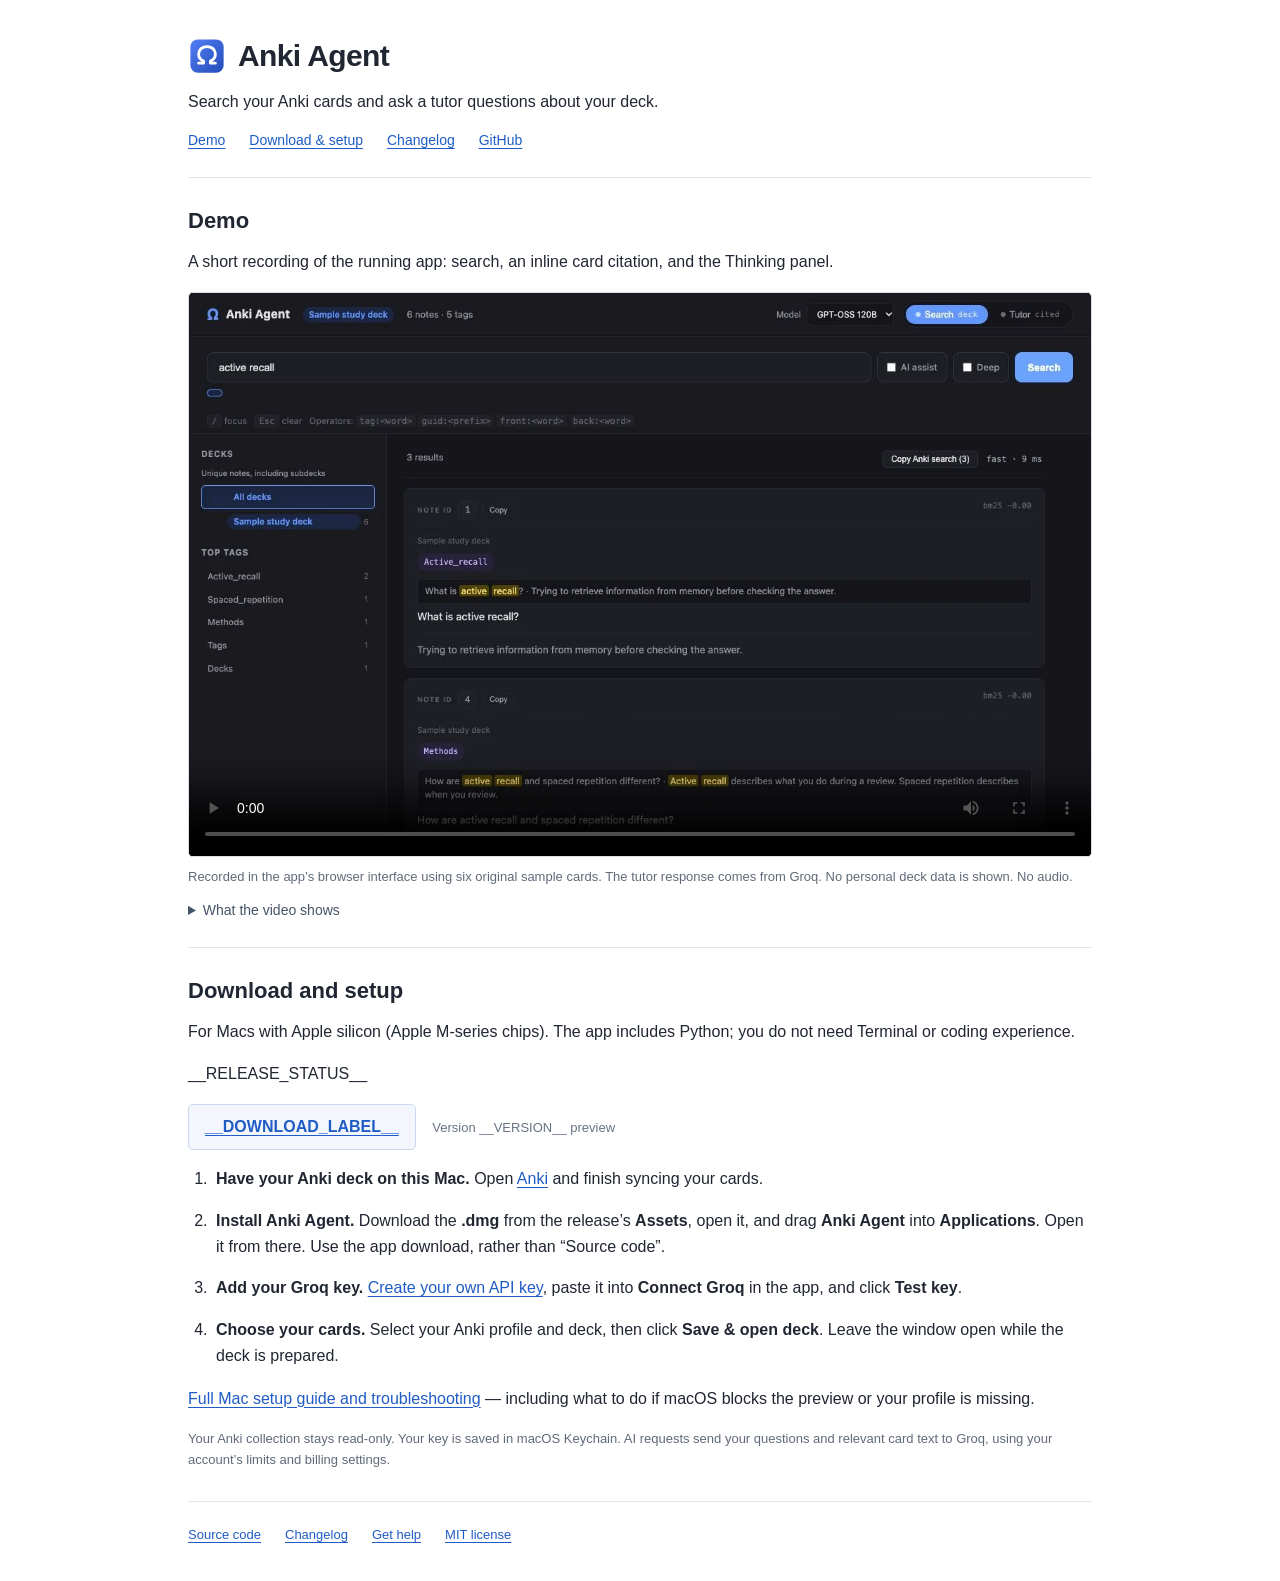
==== commit 82eeede9: "Show a real card citation and source click in the demo" ====
--- a/site/public/index.html
+++ b/site/public/index.html
@@ -24,11 +24,11 @@
   <main id="main">
     <section id="demo" aria-labelledby="demo-title">
       <h2 id="demo-title">Demo</h2>
-      <p>A short recording of the running app: search, a tutor reply, and the Thinking panel.</p>
-      <video controls playsinline preload="metadata" poster="demo-poster.webp" aria-label="Anki Agent app walkthrough">
-        <source src="demo.mp4" type="video/mp4">
-        <track kind="captions" src="demo.vtt" srclang="en" label="Walkthrough captions" default>
-        Your browser does not support embedded video. <a href="demo.mp4">Download the walkthrough</a> instead.
+      <p>A short recording of the running app: search, an inline card citation, and the Thinking panel.</p>
+      <video controls playsinline preload="metadata" poster="demo-poster.webp?v=citations" aria-label="Anki Agent app walkthrough">
+        <source src="demo.mp4?v=citations" type="video/mp4">
+        <track kind="captions" src="demo.vtt?v=citations" srclang="en" label="Walkthrough captions" default>
+        Your browser does not support embedded video. <a href="demo.mp4?v=citations">Download the walkthrough</a> instead.
       </video>
       <p class="caption">Recorded in the app’s browser interface using six original sample cards. The tutor response comes from Groq. No personal deck data is shown. No audio.</p>
       <details>
@@ -36,7 +36,8 @@
         <ol>
           <li>Search the sample deck for “active recall” and see matching cards.</li>
           <li>Switch to Tutor and ask how active recall differs from spaced repetition.</li>
-          <li>See the answer arrive, with a source card alongside it.</li>
+          <li>See the answer arrive with an inline [1] citation.</li>
+          <li>Click [1] to highlight the matching source card.</li>
           <li>Open Thinking to inspect the returned reasoning and deck activity.</li>
         </ol>
       </details>
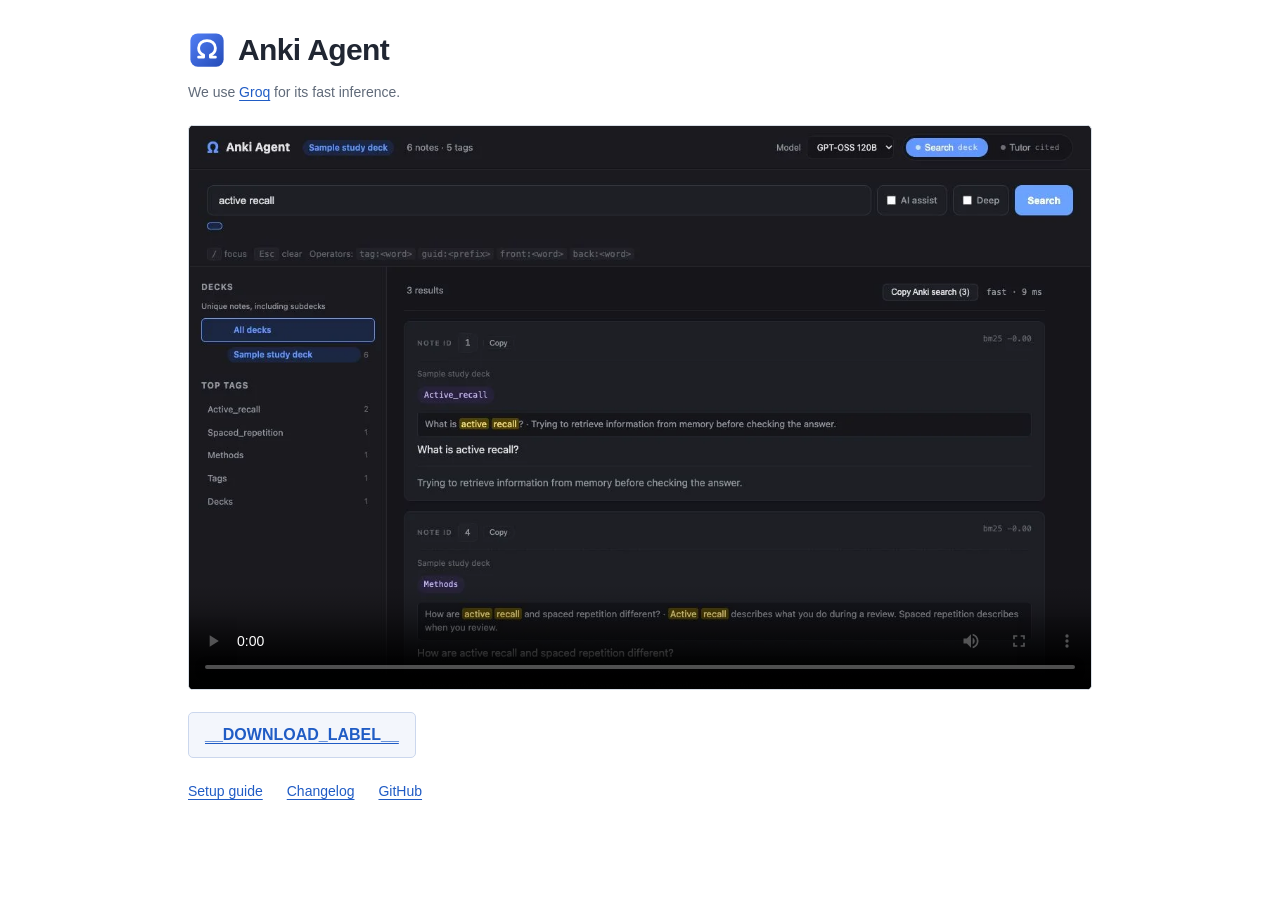
==== commit f8189846: "Trim website copy and credit Groq for fast inference" ====
--- a/site/public/index.html
+++ b/site/public/index.html
@@ -3,67 +3,35 @@
 <head>
   <meta charset="utf-8">
   <meta name="viewport" content="width=device-width, initial-scale=1">
-  <meta name="description" content="Anki Agent for Mac: watch the app in use, download it, and follow the setup instructions.">
+  <meta name="description" content="Anki Agent for Mac. Watch the demo and download the app.">
   <title>Anki Agent</title>
   <link rel="icon" type="image/svg+xml" href="icon.svg">
-  <link rel="stylesheet" href="style.css">
+  <link rel="stylesheet" href="style.css?v=minimal">
 </head>
 <body>
   <a class="skip-link" href="#main">Skip to content</a>
   <header>
     <div class="title"><img src="icon.svg" alt="" width="38" height="38"><h1>Anki Agent</h1></div>
-    <p>Search your Anki cards and ask a tutor questions about your deck.</p>
-    <nav aria-label="Page navigation">
-      <a href="#demo">Demo</a>
-      <a href="#download">Download &amp; setup</a>
-      <a href="https://github.com/ajy25/anki-agent/blob/main/CHANGELOG.md">Changelog</a>
-      <a href="https://github.com/ajy25/anki-agent">GitHub</a>
-    </nav>
+    <p class="provider">We use <a href="https://console.groq.com/">Groq</a> for its fast inference.</p>
   </header>
 
   <main id="main">
-    <section id="demo" aria-labelledby="demo-title">
-      <h2 id="demo-title">Demo</h2>
-      <p>A short recording of the running app: search, an inline card citation, and the Thinking panel.</p>
+    <section id="demo" aria-label="Demo">
       <video controls playsinline preload="metadata" poster="demo-poster.webp?v=citations" aria-label="Anki Agent app walkthrough">
         <source src="demo.mp4?v=citations" type="video/mp4">
         <track kind="captions" src="demo.vtt?v=citations" srclang="en" label="Walkthrough captions" default>
-        Your browser does not support embedded video. <a href="demo.mp4?v=citations">Download the walkthrough</a> instead.
+        <a href="demo.mp4?v=citations">Download the demo video</a>.
       </video>
-      <p class="caption">Recorded in the app’s browser interface using six original sample cards. The tutor response comes from Groq. No personal deck data is shown. No audio.</p>
-      <details>
-        <summary>What the video shows</summary>
-        <ol>
-          <li>Search the sample deck for “active recall” and see matching cards.</li>
-          <li>Switch to Tutor and ask how active recall differs from spaced repetition.</li>
-          <li>See the answer arrive with an inline [1] citation.</li>
-          <li>Click [1] to highlight the matching source card.</li>
-          <li>Open Thinking to inspect the returned reasoning and deck activity.</li>
-        </ol>
-      </details>
     </section>
-
-    <section id="download" aria-labelledby="download-title">
-      <h2 id="download-title">Download and setup</h2>
-      <p>For Macs with Apple silicon (Apple M-series chips). The app includes Python; you do not need Terminal or coding experience.</p>
-      <p id="release-status">__RELEASE_STATUS__</p>
-      <p><a class="download-link" href="__DOWNLOAD_URL__">__DOWNLOAD_LABEL__</a> <span class="version">Version __VERSION__ preview</span></p>
-      <ol class="setup-steps">
-        <li><strong>Have your Anki deck on this Mac.</strong> Open <a href="https://apps.ankiweb.net/">Anki</a> and finish syncing your cards.</li>
-        <li><strong>Install Anki Agent.</strong> Download the <strong>.dmg</strong> from the release’s <strong>Assets</strong>, open it, and drag <strong>Anki Agent</strong> into <strong>Applications</strong>. Open it from there. Use the app download, rather than “Source code”.</li>
-        <li><strong>Add your Groq key.</strong> <a href="https://console.groq.com/keys">Create your own API key</a>, paste it into <strong>Connect Groq</strong> in the app, and click <strong>Test key</strong>.</li>
-        <li><strong>Choose your cards.</strong> Select your Anki profile and deck, then click <strong>Save &amp; open deck</strong>. Leave the window open while the deck is prepared.</li>
-      </ol>
-      <p><a href="https://github.com/ajy25/anki-agent/blob/main/docs/MAC_SETUP.md">Full Mac setup guide and troubleshooting</a> — including what to do if macOS blocks the preview or your profile is missing.</p>
-      <p class="note">Your Anki collection stays read-only. Your key is saved in macOS Keychain. AI requests send your questions and relevant card text to Groq, using your account’s limits and billing settings.</p>
+    <section id="download" aria-label="Download">
+      <a class="download-link" href="__DOWNLOAD_URL__">__DOWNLOAD_LABEL__</a>
     </section>
   </main>
 
-  <footer>
-    <a href="https://github.com/ajy25/anki-agent">Source code</a>
+  <footer aria-label="Project links">
+    <a href="https://github.com/ajy25/anki-agent/blob/main/docs/MAC_SETUP.md">Setup guide</a>
     <a href="https://github.com/ajy25/anki-agent/blob/main/CHANGELOG.md">Changelog</a>
-    <a href="https://github.com/ajy25/anki-agent/issues">Get help</a>
-    <a href="https://github.com/ajy25/anki-agent/blob/main/LICENSE">MIT license</a>
+    <a href="https://github.com/ajy25/anki-agent">GitHub</a>
   </footer>
 </body>
 </html>
--- a/site/public/style.css
+++ b/site/public/style.css
@@ -3,43 +3,28 @@
   font-family: -apple-system, BlinkMacSystemFont, "Segoe UI", sans-serif;
   color: #202632;
   background: #fff;
-  line-height: 1.65;
+  line-height: 1.6;
   font-size: 16px;
 }
 
 * { box-sizing: border-box; }
-body { max-width: 960px; margin: 0 auto; padding: 36px 28px; }
+body { max-width: 960px; margin: 0 auto; padding: 30px 28px; }
 a { color: #205cc5; text-underline-offset: 3px; }
 a:hover { color: #153c82; }
-a:focus-visible, summary:focus-visible, video:focus-visible { outline: 3px solid #7ba5f0; outline-offset: 4px; }
-header { padding-bottom: 25px; border-bottom: 1px solid #e2e5e9; }
+a:focus-visible, video:focus-visible { outline: 3px solid #7ba5f0; outline-offset: 4px; }
 .title { display: flex; gap: 12px; align-items: center; }
 .title img { display: block; }
 h1 { margin: 0; font-size: 30px; line-height: 1.3; letter-spacing: -.6px; }
-header p { margin: 14px 0; }
-nav, footer { display: flex; flex-wrap: wrap; gap: 12px 24px; }
-nav { font-size: 14px; }
-section { padding-top: 28px; scroll-margin-top: 18px; }
-h2 { font-size: 22px; margin: 0 0 12px; line-height: 1.4; }
-p { margin: 0 0 16px; }
+.provider { font-size: 14px; color: #606a79; margin: 12px 0 22px; }
 video { display: block; width: 100%; height: auto; aspect-ratio: 8 / 5; background: #181a1f; border: 1px solid #d9dfe7; border-radius: 5px; }
-.caption { font-size: 13px; color: #606a79; margin: 9px 0 12px; }
-details { font-size: 14px; margin-bottom: 12px; }
-summary { cursor: pointer; color: #465467; }
-details ol { margin: 10px 0; }
-#download { margin-top: 25px; border-top: 1px solid #e2e5e9; }
+#download { margin-top: 22px; }
 .download-link { display: inline-block; padding: 9px 16px; border: 1px solid #cbd7ed; border-radius: 5px; background: #f3f6fc; font-weight: 600; }
-.version { font-size: 13px; color: #687384; margin-left: 12px; white-space: nowrap; }
-.setup-steps { padding-left: 24px; }
-.setup-steps li { padding-left: 4px; margin-bottom: 15px; }
-.note { color: #606a79; font-size: 13px; }
-footer { font-size: 13px; padding-top: 22px; margin-top: 30px; border-top: 1px solid #e2e5e9; }
+footer { display: flex; flex-wrap: wrap; gap: 12px 24px; font-size: 14px; margin-top: 22px; }
 .skip-link { position: absolute; left: 12px; top: -100px; background: #fff; padding: 8px; }
 .skip-link:focus { top: 10px; }
 
 @media (max-width: 600px) {
   body { padding: 24px 18px; }
   h1 { font-size: 27px; }
-  nav, footer { gap: 10px 18px; }
-  .version { display: block; margin: 9px 0 0; }
+  footer { gap: 10px 18px; }
 }
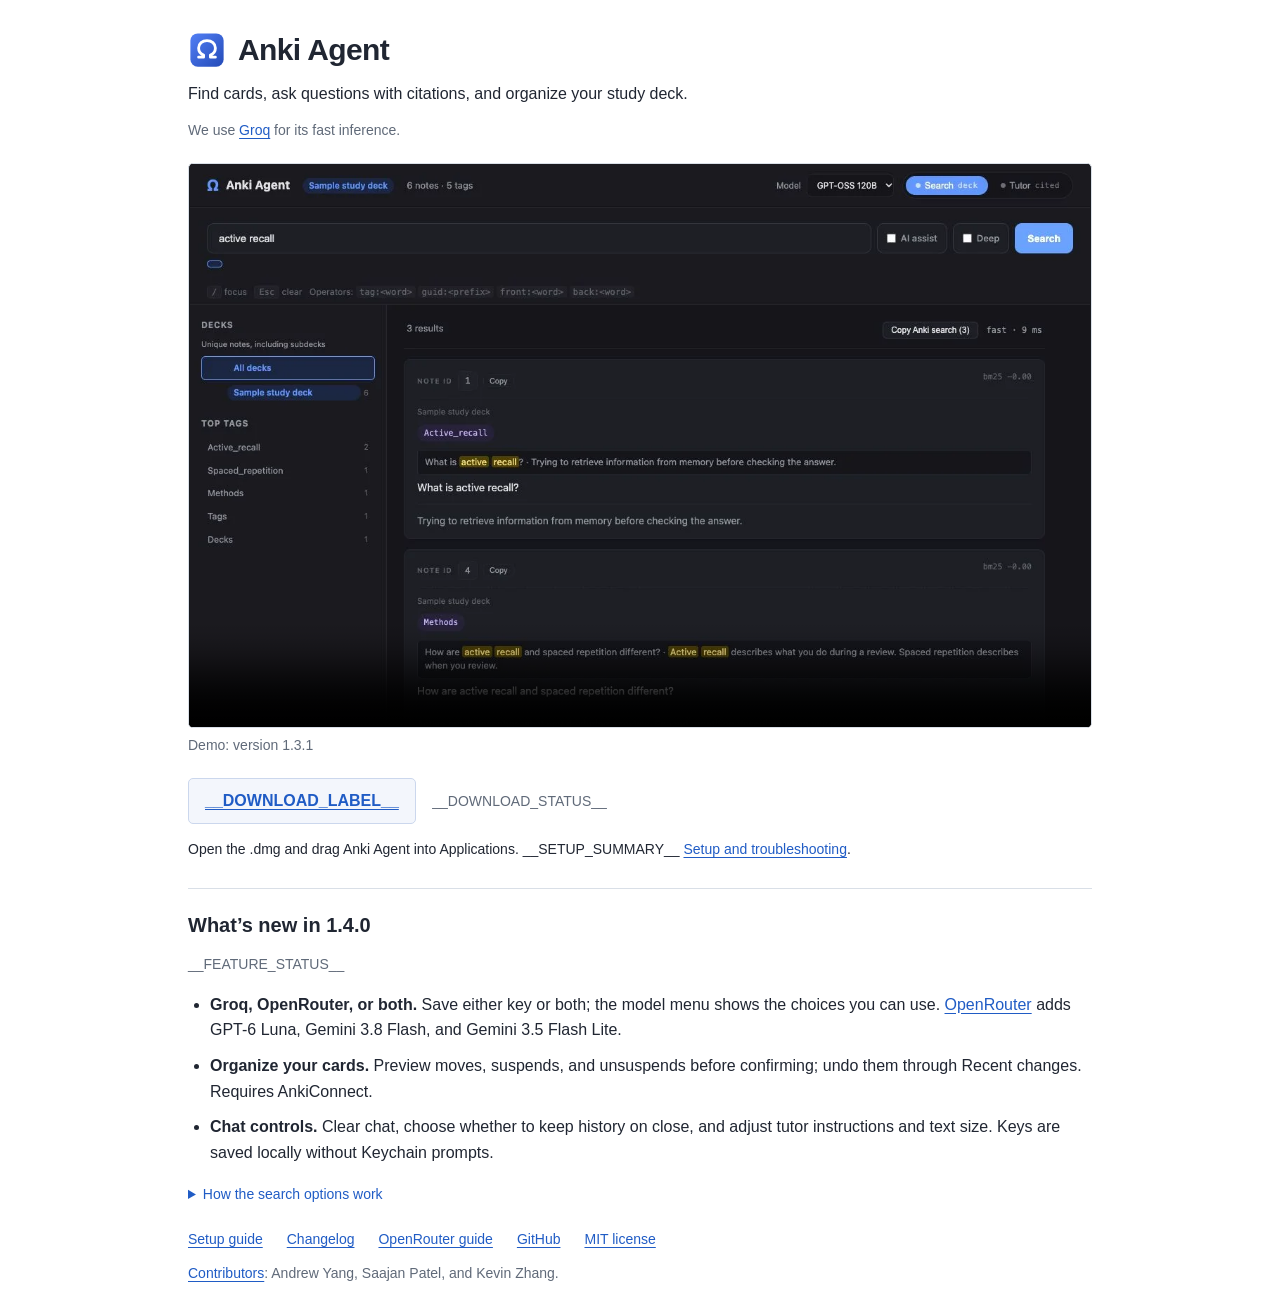
==== commit 40c448ec: "Prepare 1.4.0 with OpenRouter and clearer setup and search guides" ====
--- a/site/public/index.html
+++ b/site/public/index.html
@@ -3,15 +3,16 @@
 <head>
   <meta charset="utf-8">
   <meta name="viewport" content="width=device-width, initial-scale=1">
-  <meta name="description" content="Anki Agent for Mac. Watch the demo and download the app.">
+  <meta name="description" content="Search your Anki deck, study with cited answers, and organize cards. Download Anki Agent for Mac.">
   <title>Anki Agent</title>
   <link rel="icon" type="image/svg+xml" href="icon.svg">
-  <link rel="stylesheet" href="style.css?v=minimal">
+  <link rel="stylesheet" href="style.css?v=1.4">
 </head>
 <body>
   <a class="skip-link" href="#main">Skip to content</a>
   <header>
     <div class="title"><img src="icon.svg" alt="" width="38" height="38"><h1>Anki Agent</h1></div>
+    <p class="intro">Find cards, ask questions with citations, and organize your study deck.</p>
     <p class="provider">We use <a href="https://console.groq.com/">Groq</a> for its fast inference.</p>
   </header>
 
@@ -22,16 +23,38 @@
         <track kind="captions" src="demo.vtt?v=citations" srclang="en" label="Walkthrough captions" default>
         <a href="demo.mp4?v=citations">Download the demo video</a>.
       </video>
+      <p class="caption">Demo: version 1.3.1</p>
     </section>
     <section id="download" aria-label="Download">
       <a class="download-link" href="__DOWNLOAD_URL__">__DOWNLOAD_LABEL__</a>
+      <p class="download-status">__DOWNLOAD_STATUS__</p>
+      <p>Open the .dmg and drag Anki Agent into Applications. __SETUP_SUMMARY__ <a href="https://github.com/ajy25/anki-agent/blob/main/docs/MAC_SETUP.md">Setup and troubleshooting</a>.</p>
+    </section>
+    <section id="updates" aria-labelledby="updates-title">
+      <h2 id="updates-title">What’s new in 1.4.0</h2>
+      <p class="release-status">__FEATURE_STATUS__</p>
+      <ul>
+        <li><strong>Groq, OpenRouter, or both.</strong> Save either key or both; the model menu shows the choices you can use. <a href="https://openrouter.ai/">OpenRouter</a> adds GPT-6 Luna, Gemini 3.8 Flash, and Gemini 3.5 Flash Lite.</li>
+        <li><strong>Organize your cards.</strong> Preview moves, suspends, and unsuspends before confirming; undo them through Recent changes. Requires AnkiConnect.</li>
+        <li><strong>Chat controls.</strong> Clear chat, choose whether to keep history on close, and adjust tutor instructions and text size. Keys are saved locally without Keychain prompts.</li>
+      </ul>
+      <details>
+        <summary>How the search options work</summary>
+        <p><strong>Keyword search:</strong> matches words and tags locally, without an AI call. Start here when you know a term, such as <code>sucralfate</code>.</p>
+        <p><strong>AI assist:</strong> describe a topic. AI explores deck tags and tries keywords, then returns cards matching the search it builds.</p>
+        <p><strong>Deep search:</strong> AI finds possible matches, screens short card excerpts for relevance, and gives a reason for each card kept. It uses more AI calls and may take longer. You can narrow broad searches; at most 400 candidates are reviewed per search.</p>
+        <p>Use <strong>Tutor</strong> for an explanation with card citations. <a href="https://github.com/ajy25/anki-agent/blob/main/docs/SEARCH.md">Read the search guide</a>.</p>
+      </details>
     </section>
   </main>
 
   <footer aria-label="Project links">
     <a href="https://github.com/ajy25/anki-agent/blob/main/docs/MAC_SETUP.md">Setup guide</a>
     <a href="https://github.com/ajy25/anki-agent/blob/main/CHANGELOG.md">Changelog</a>
+    <a href="https://github.com/ajy25/anki-agent/blob/main/docs/OPENROUTER.md">OpenRouter guide</a>
     <a href="https://github.com/ajy25/anki-agent">GitHub</a>
+    <a href="https://github.com/ajy25/anki-agent/blob/main/LICENSE">MIT license</a>
+    <p class="credits"><a href="https://github.com/ajy25/anki-agent/blob/main/CONTRIBUTORS.md">Contributors</a>: Andrew Yang, Saajan Patel, and Kevin Zhang.</p>
   </footer>
 </body>
 </html>
--- a/site/public/style.css
+++ b/site/public/style.css
@@ -11,7 +11,7 @@
 body { max-width: 960px; margin: 0 auto; padding: 30px 28px; }
 a { color: #205cc5; text-underline-offset: 3px; }
 a:hover { color: #153c82; }
-a:focus-visible, video:focus-visible { outline: 3px solid #7ba5f0; outline-offset: 4px; }
+a:focus-visible, video:focus-visible, summary:focus-visible { outline: 3px solid #7ba5f0; outline-offset: 4px; }
 .title { display: flex; gap: 12px; align-items: center; }
 .title img { display: block; }
 h1 { margin: 0; font-size: 30px; line-height: 1.3; letter-spacing: -.6px; }
@@ -28,3 +28,20 @@
   h1 { font-size: 27px; }
   footer { gap: 10px 18px; }
 }
+
+.intro { margin: 12px 0 0; }
+h2 { font-size: 20px; line-height: 1.4; margin: 0 0 10px; }
+.caption, .download-status, .release-status { color: #606a79; font-size: 14px; }
+.caption { margin: 6px 0 0; }
+.download-status { display: inline-block; margin: 0 0 0 12px; }
+#download > p:last-child { font-size: 14px; }
+#updates { margin-top: 28px; padding-top: 22px; border-top: 1px solid #d9dfe7; }
+ul { padding-left: 22px; }
+li { margin: 10px 0; }
+details { margin-top: 18px; font-size: 14px; }
+summary { cursor: pointer; color: #205cc5; width: fit-content; }
+details p { margin: 10px 0; }
+.credits { flex-basis: 100%; margin: 0; color: #606a79; }
+@media (max-width: 600px) {
+  .download-status { display: block; margin: 8px 0 0; }
+}
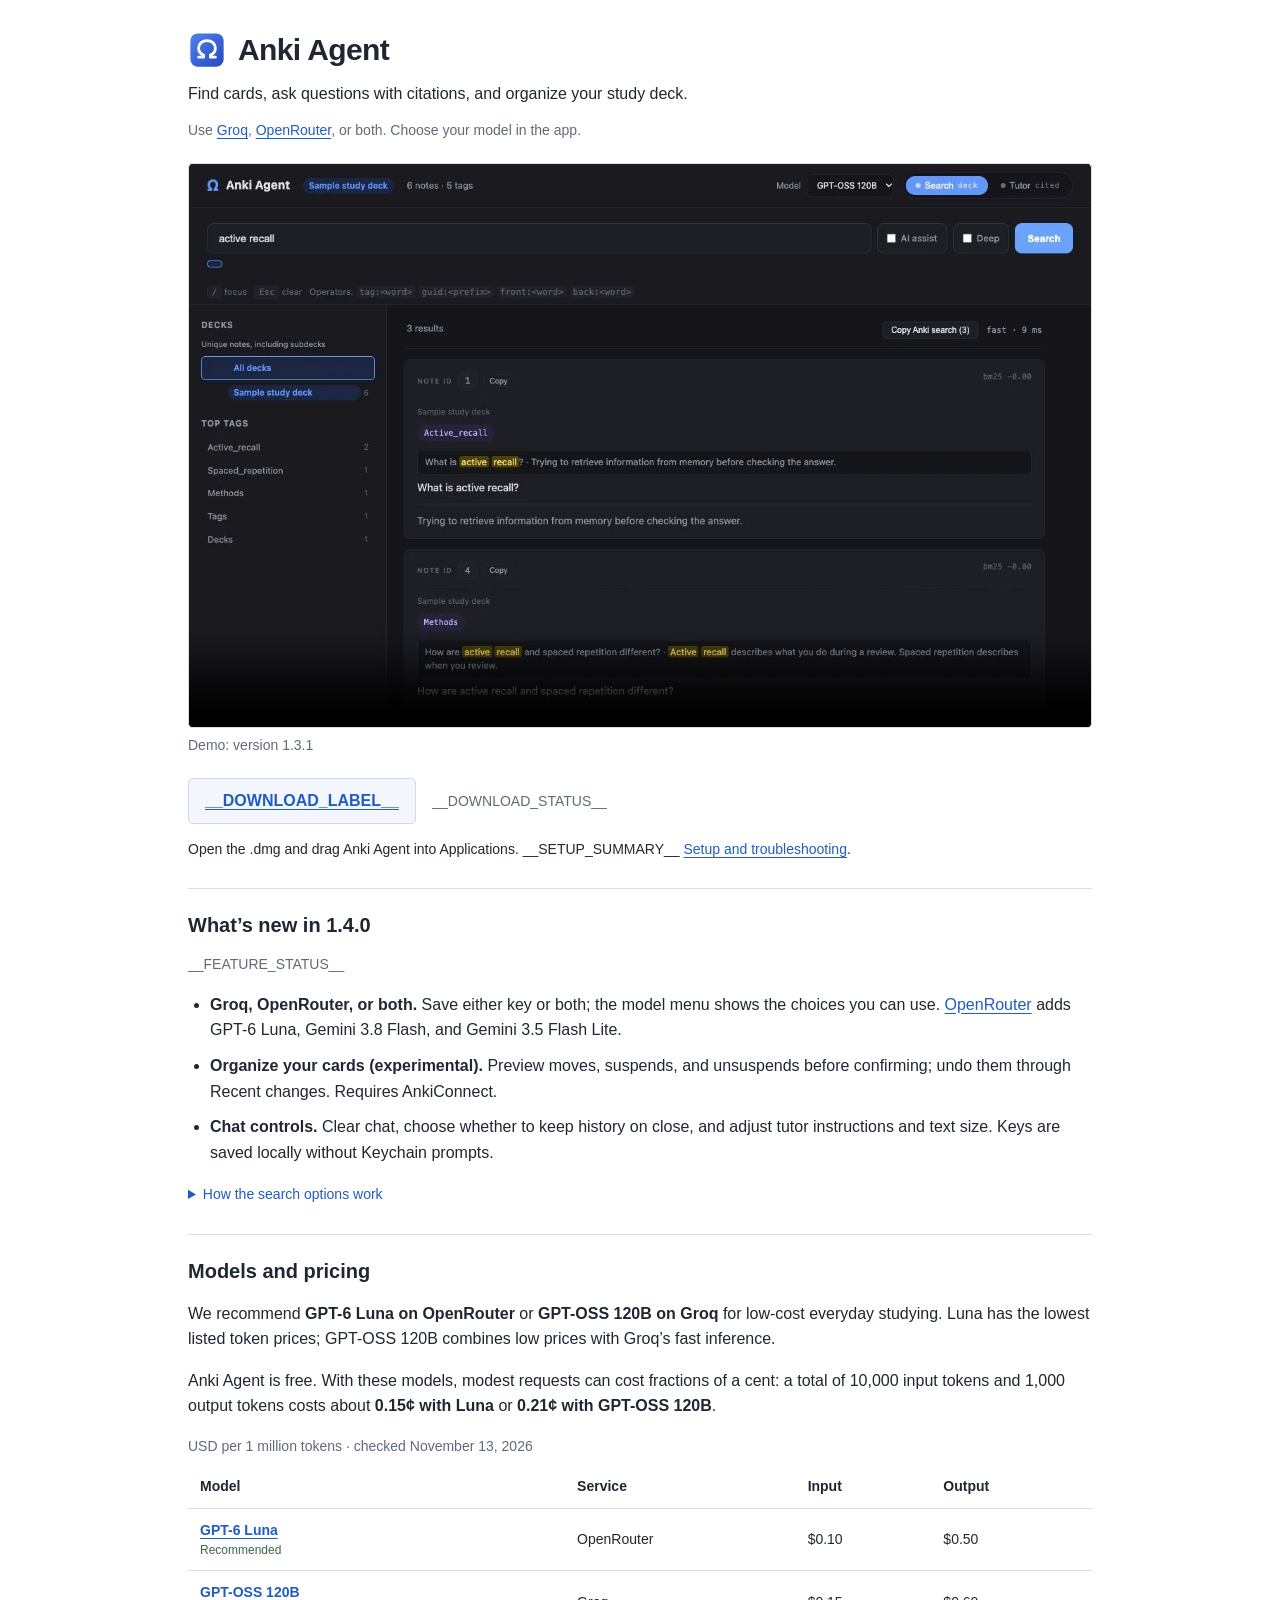
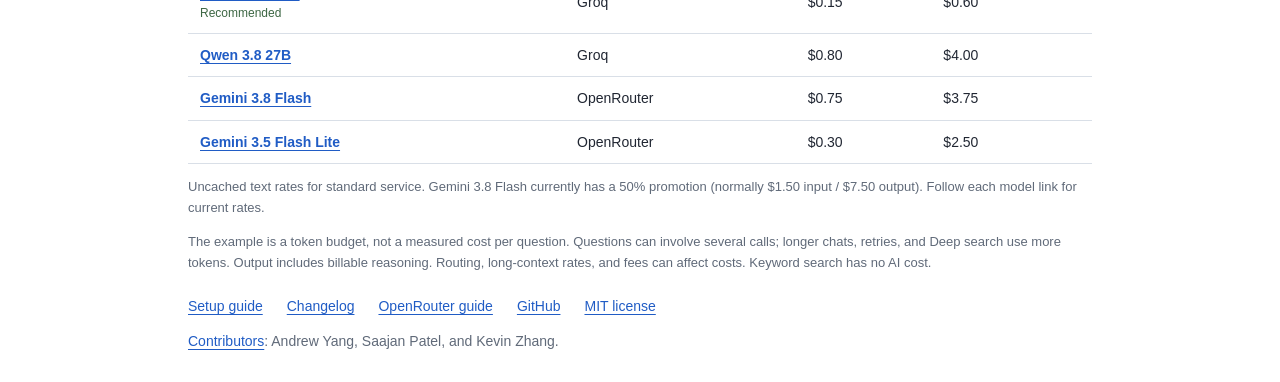
==== commit f7b837a8: "Compare all model prices and label Organize experimental" ====
--- a/site/public/index.html
+++ b/site/public/index.html
@@ -6,14 +6,14 @@
   <meta name="description" content="Search your Anki deck, study with cited answers, and organize cards. Download Anki Agent for Mac.">
   <title>Anki Agent</title>
   <link rel="icon" type="image/svg+xml" href="icon.svg">
-  <link rel="stylesheet" href="style.css?v=1.4">
+  <link rel="stylesheet" href="style.css?v=1.4.0-pricing">
 </head>
 <body>
   <a class="skip-link" href="#main">Skip to content</a>
   <header>
     <div class="title"><img src="icon.svg" alt="" width="38" height="38"><h1>Anki Agent</h1></div>
     <p class="intro">Find cards, ask questions with citations, and organize your study deck.</p>
-    <p class="provider">We use <a href="https://console.groq.com/">Groq</a> for its fast inference.</p>
+    <p class="provider">Use <a href="https://console.groq.com/">Groq</a>, <a href="https://openrouter.ai/">OpenRouter</a>, or both. Choose your model in the app.</p>
   </header>
 
   <main id="main">
@@ -35,7 +35,7 @@
       <p class="release-status">__FEATURE_STATUS__</p>
       <ul>
         <li><strong>Groq, OpenRouter, or both.</strong> Save either key or both; the model menu shows the choices you can use. <a href="https://openrouter.ai/">OpenRouter</a> adds GPT-6 Luna, Gemini 3.8 Flash, and Gemini 3.5 Flash Lite.</li>
-        <li><strong>Organize your cards.</strong> Preview moves, suspends, and unsuspends before confirming; undo them through Recent changes. Requires AnkiConnect.</li>
+        <li><strong>Organize your cards (experimental).</strong> Preview moves, suspends, and unsuspends before confirming; undo them through Recent changes. Requires AnkiConnect.</li>
         <li><strong>Chat controls.</strong> Clear chat, choose whether to keep history on close, and adjust tutor instructions and text size. Keys are saved locally without Keychain prompts.</li>
       </ul>
       <details>
@@ -45,6 +45,26 @@
         <p><strong>Deep search:</strong> AI finds possible matches, screens short card excerpts for relevance, and gives a reason for each card kept. It uses more AI calls and may take longer. You can narrow broad searches; at most 400 candidates are reviewed per search.</p>
         <p>Use <strong>Tutor</strong> for an explanation with card citations. <a href="https://github.com/ajy25/anki-agent/blob/main/docs/SEARCH.md">Read the search guide</a>.</p>
       </details>
+    </section>
+    <section id="pricing" aria-labelledby="pricing-title">
+      <h2 id="pricing-title">Models and pricing</h2>
+      <p>We recommend <strong>GPT-6 Luna on OpenRouter</strong> or <strong>GPT-OSS 120B on Groq</strong> for low-cost everyday studying. Luna has the lowest listed token prices; GPT-OSS 120B combines low prices with Groq’s fast inference.</p>
+      <p>Anki Agent is free. With these models, modest requests can cost fractions of a cent: a total of 10,000 input tokens and 1,000 output tokens costs about <strong>0.15¢ with Luna</strong> or <strong>0.21¢ with GPT-OSS 120B</strong>.</p>
+      <div class="price-table" role="region" aria-label="Model pricing comparison" tabindex="0">
+        <table>
+          <caption>USD per 1 million tokens · checked November 13, 2026</caption>
+          <thead><tr><th scope="col">Model</th><th scope="col">Service</th><th scope="col">Input</th><th scope="col">Output</th></tr></thead>
+          <tbody>
+            <tr><th scope="row"><a href="https://openrouter.ai/openai/gpt-6-luna">GPT-6 Luna</a><span class="recommended">Recommended</span></th><td>OpenRouter</td><td>$0.10</td><td>$0.50</td></tr>
+            <tr><th scope="row"><a href="https://console.groq.com/docs/model/openai/gpt-oss-120b">GPT-OSS 120B</a><span class="recommended">Recommended</span></th><td>Groq</td><td>$0.15</td><td>$0.60</td></tr>
+            <tr><th scope="row"><a href="https://console.groq.com/docs/model/qwen/qwen3.8-27b">Qwen 3.8 27B</a></th><td>Groq</td><td>$0.80</td><td>$4.00</td></tr>
+            <tr><th scope="row"><a href="https://openrouter.ai/google/gemini-3.8-flash">Gemini 3.8 Flash</a></th><td>OpenRouter</td><td>$0.75</td><td>$3.75</td></tr>
+            <tr><th scope="row"><a href="https://openrouter.ai/google/gemini-3.5-flash-lite">Gemini 3.5 Flash Lite</a></th><td>OpenRouter</td><td>$0.30</td><td>$2.50</td></tr>
+          </tbody>
+        </table>
+      </div>
+      <p class="pricing-note">Uncached text rates for standard service. Gemini 3.8 Flash currently has a 50% promotion (normally $1.50 input / $7.50 output). Follow each model link for current rates.</p>
+      <p class="pricing-note">The example is a token budget, not a measured cost per question. Questions can involve several calls; longer chats, retries, and Deep search use more tokens. Output includes billable reasoning. Routing, long-context rates, and fees can affect costs. Keyword search has no AI cost.</p>
     </section>
   </main>
 
--- a/site/public/style.css
+++ b/site/public/style.css
@@ -45,3 +45,15 @@
 @media (max-width: 600px) {
   .download-status { display: block; margin: 8px 0 0; }
 }
+
+#pricing { margin-top: 28px; padding-top: 22px; border-top: 1px solid #d9dfe7; }
+.price-table { overflow-x: auto; }
+.price-table:focus-visible { outline: 3px solid #7ba5f0; outline-offset: 3px; }
+table { border-collapse: collapse; width: 100%; font-size: 14px; }
+caption { text-align: left; color: #606a79; margin-bottom: 8px; }
+th, td { text-align: left; padding: 10px 12px; border-bottom: 1px solid #d9dfe7; }
+th { font-weight: 600; }
+td:nth-last-child(-n+2) { white-space: nowrap; font-variant-numeric: tabular-nums; }
+.recommended { display: block; color: #3c6643; font-size: 12px; font-weight: 400; }
+.pricing-note { font-size: 13px; color: #606a79; }
+@media (max-width: 600px) { th, td { padding: 8px 6px; } }
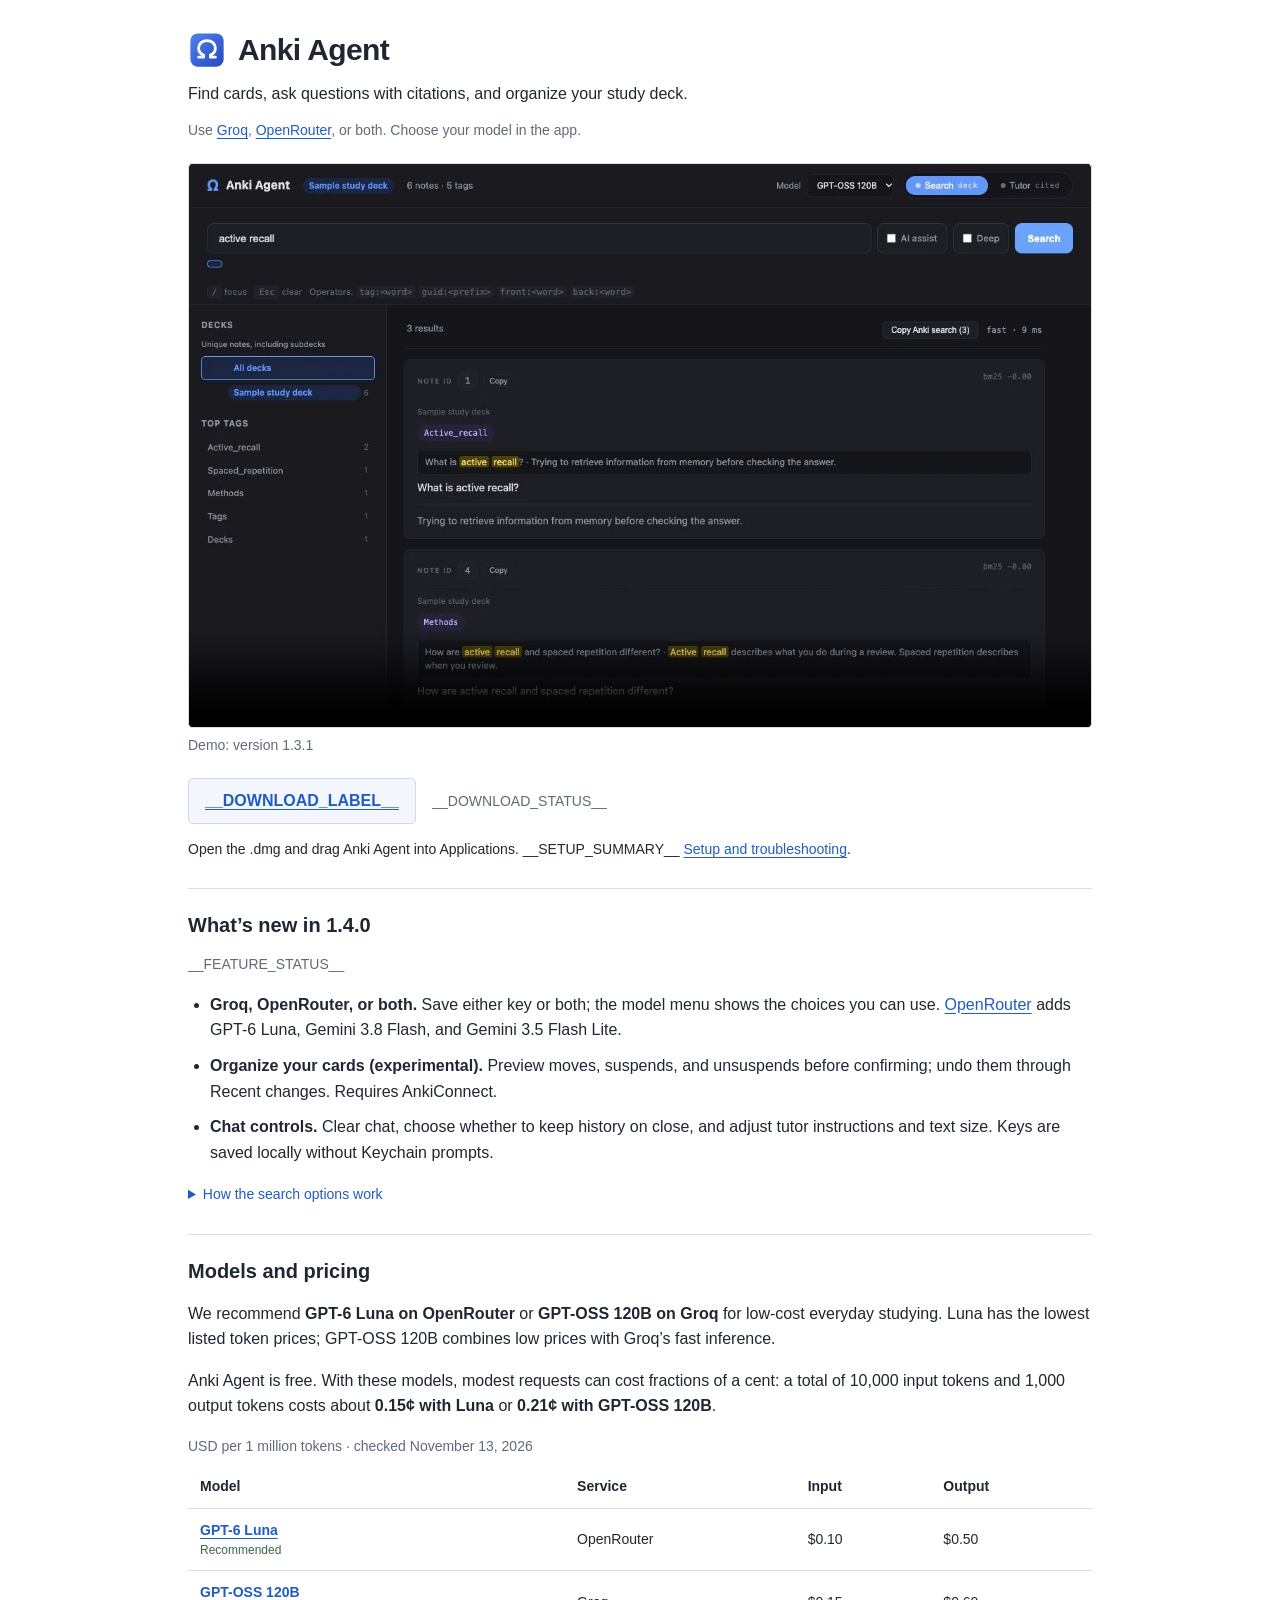
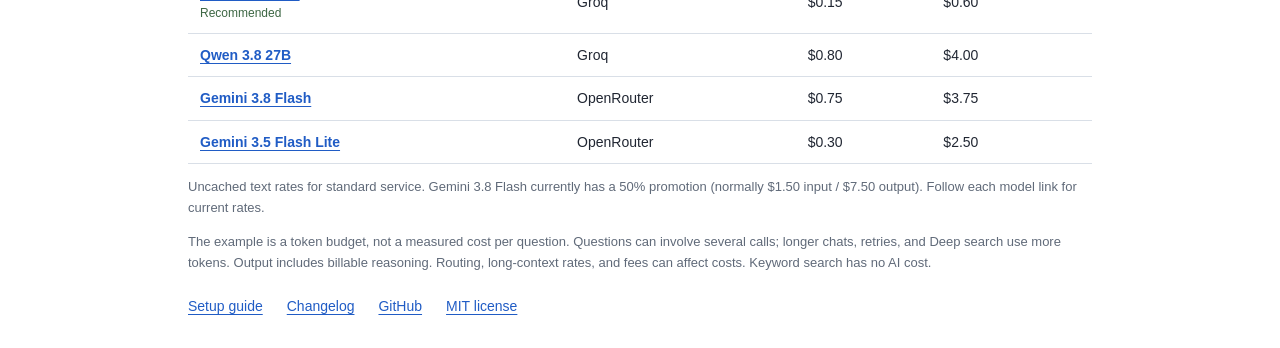
==== commit 7f5f3833: "Unify app setup documentation and simplify website footer" ====
--- a/site/public/index.html
+++ b/site/public/index.html
@@ -71,10 +71,8 @@
   <footer aria-label="Project links">
     <a href="https://github.com/ajy25/anki-agent/blob/main/docs/MAC_SETUP.md">Setup guide</a>
     <a href="https://github.com/ajy25/anki-agent/blob/main/CHANGELOG.md">Changelog</a>
-    <a href="https://github.com/ajy25/anki-agent/blob/main/docs/OPENROUTER.md">OpenRouter guide</a>
     <a href="https://github.com/ajy25/anki-agent">GitHub</a>
     <a href="https://github.com/ajy25/anki-agent/blob/main/LICENSE">MIT license</a>
-    <p class="credits"><a href="https://github.com/ajy25/anki-agent/blob/main/CONTRIBUTORS.md">Contributors</a>: Andrew Yang, Saajan Patel, and Kevin Zhang.</p>
   </footer>
 </body>
 </html>
--- a/site/public/style.css
+++ b/site/public/style.css
@@ -41,7 +41,6 @@
 details { margin-top: 18px; font-size: 14px; }
 summary { cursor: pointer; color: #205cc5; width: fit-content; }
 details p { margin: 10px 0; }
-.credits { flex-basis: 100%; margin: 0; color: #606a79; }
 @media (max-width: 600px) {
   .download-status { display: block; margin: 8px 0 0; }
 }
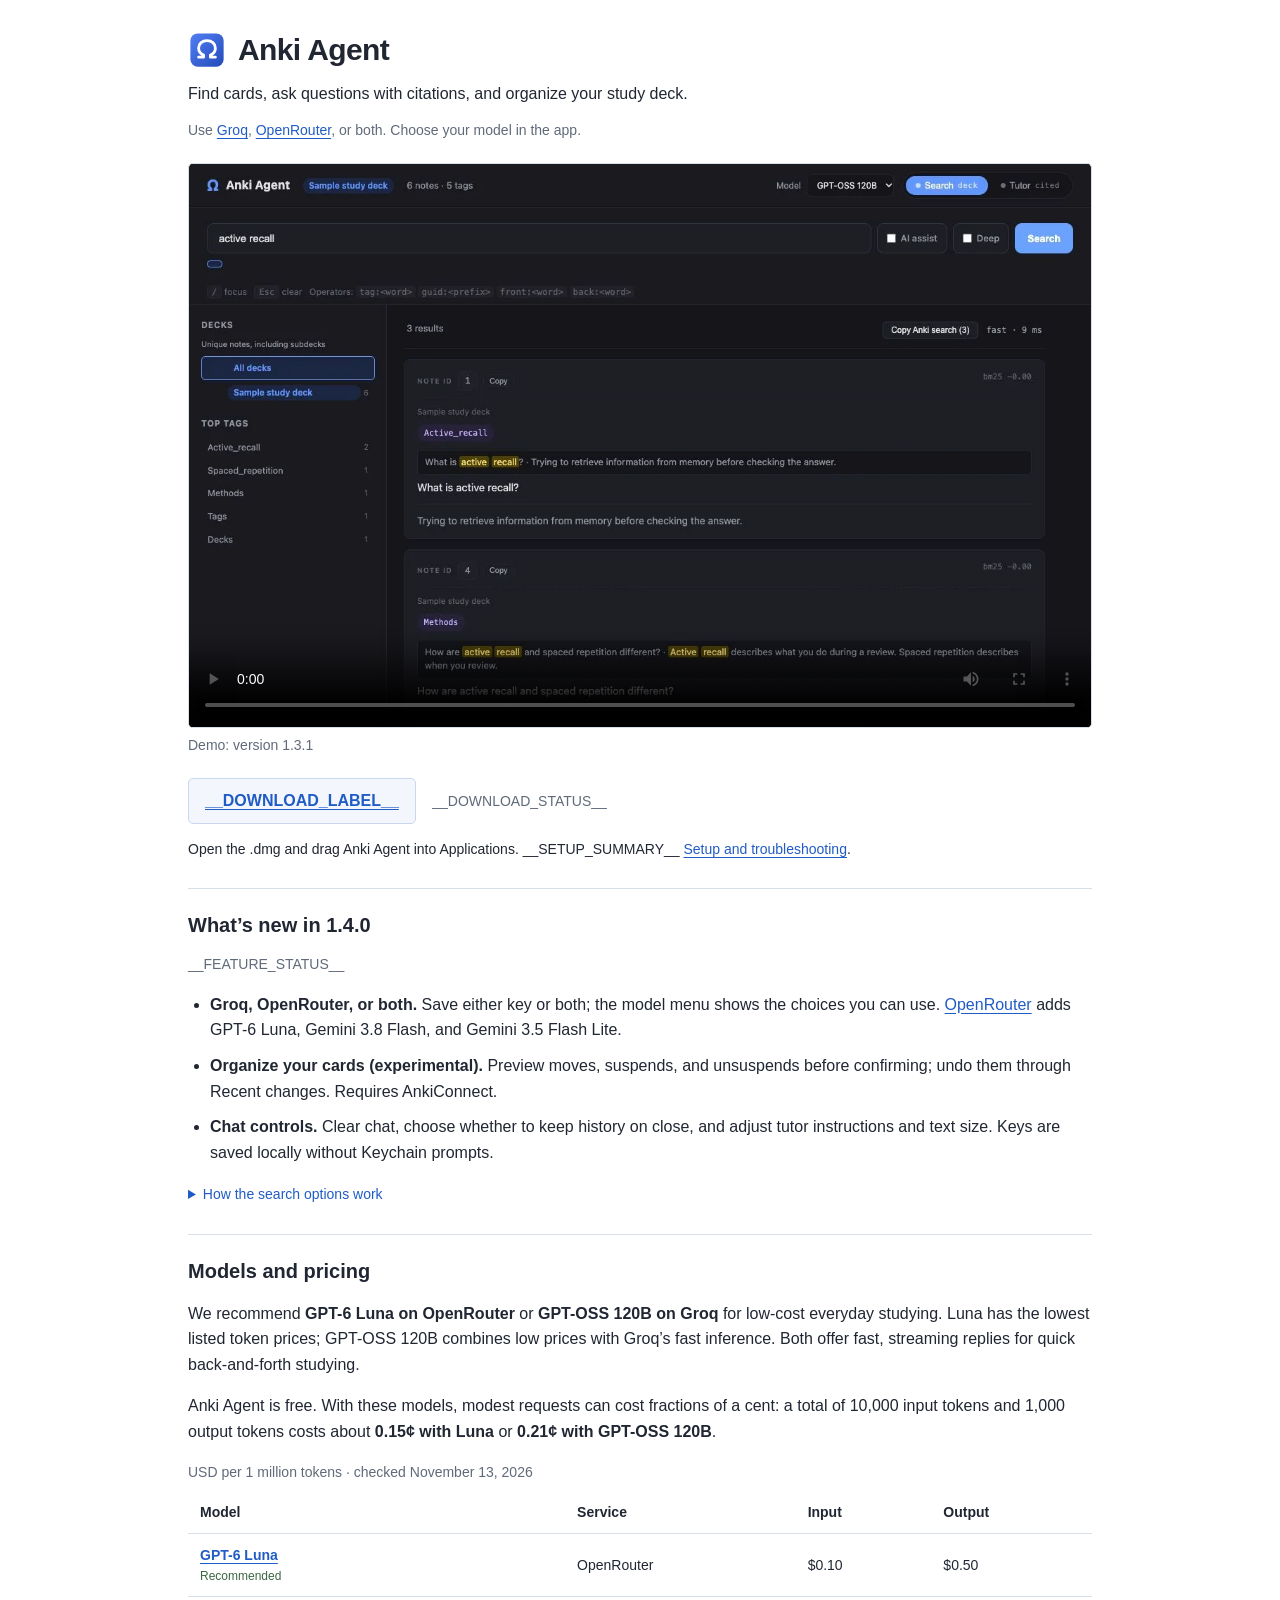
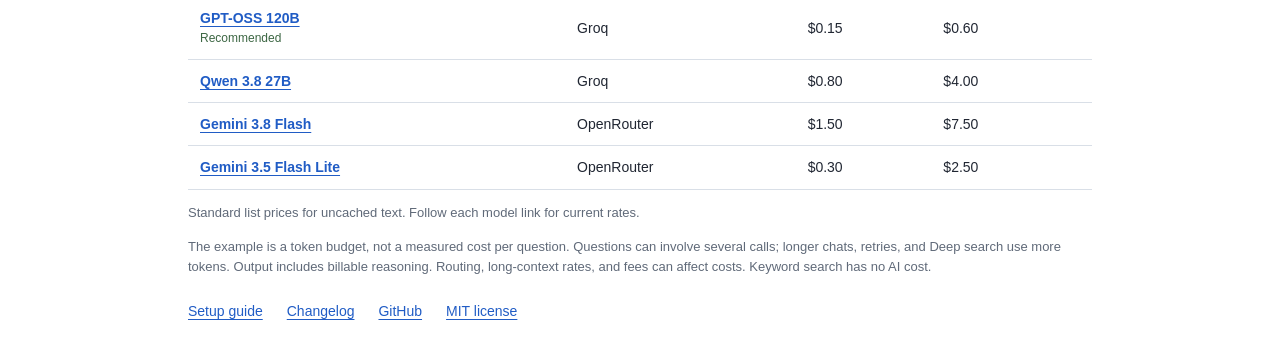
==== commit 7fb6d4fe: "Highlight model speed and use standard list prices" ====
--- a/site/public/index.html
+++ b/site/public/index.html
@@ -48,7 +48,7 @@
     </section>
     <section id="pricing" aria-labelledby="pricing-title">
       <h2 id="pricing-title">Models and pricing</h2>
-      <p>We recommend <strong>GPT-6 Luna on OpenRouter</strong> or <strong>GPT-OSS 120B on Groq</strong> for low-cost everyday studying. Luna has the lowest listed token prices; GPT-OSS 120B combines low prices with Groq’s fast inference.</p>
+      <p>We recommend <strong>GPT-6 Luna on OpenRouter</strong> or <strong>GPT-OSS 120B on Groq</strong> for low-cost everyday studying. Luna has the lowest listed token prices; GPT-OSS 120B combines low prices with Groq’s fast inference. Both offer fast, streaming replies for quick back-and-forth studying.</p>
       <p>Anki Agent is free. With these models, modest requests can cost fractions of a cent: a total of 10,000 input tokens and 1,000 output tokens costs about <strong>0.15¢ with Luna</strong> or <strong>0.21¢ with GPT-OSS 120B</strong>.</p>
       <div class="price-table" role="region" aria-label="Model pricing comparison" tabindex="0">
         <table>
@@ -58,12 +58,12 @@
             <tr><th scope="row"><a href="https://openrouter.ai/openai/gpt-6-luna">GPT-6 Luna</a><span class="recommended">Recommended</span></th><td>OpenRouter</td><td>$0.10</td><td>$0.50</td></tr>
             <tr><th scope="row"><a href="https://console.groq.com/docs/model/openai/gpt-oss-120b">GPT-OSS 120B</a><span class="recommended">Recommended</span></th><td>Groq</td><td>$0.15</td><td>$0.60</td></tr>
             <tr><th scope="row"><a href="https://console.groq.com/docs/model/qwen/qwen3.8-27b">Qwen 3.8 27B</a></th><td>Groq</td><td>$0.80</td><td>$4.00</td></tr>
-            <tr><th scope="row"><a href="https://openrouter.ai/google/gemini-3.8-flash">Gemini 3.8 Flash</a></th><td>OpenRouter</td><td>$0.75</td><td>$3.75</td></tr>
+            <tr><th scope="row"><a href="https://openrouter.ai/google/gemini-3.8-flash">Gemini 3.8 Flash</a></th><td>OpenRouter</td><td>$1.50</td><td>$7.50</td></tr>
             <tr><th scope="row"><a href="https://openrouter.ai/google/gemini-3.5-flash-lite">Gemini 3.5 Flash Lite</a></th><td>OpenRouter</td><td>$0.30</td><td>$2.50</td></tr>
           </tbody>
         </table>
       </div>
-      <p class="pricing-note">Uncached text rates for standard service. Gemini 3.8 Flash currently has a 50% promotion (normally $1.50 input / $7.50 output). Follow each model link for current rates.</p>
+      <p class="pricing-note">Standard list prices for uncached text. Follow each model link for current rates.</p>
       <p class="pricing-note">The example is a token budget, not a measured cost per question. Questions can involve several calls; longer chats, retries, and Deep search use more tokens. Output includes billable reasoning. Routing, long-context rates, and fees can affect costs. Keyword search has no AI cost.</p>
     </section>
   </main>
